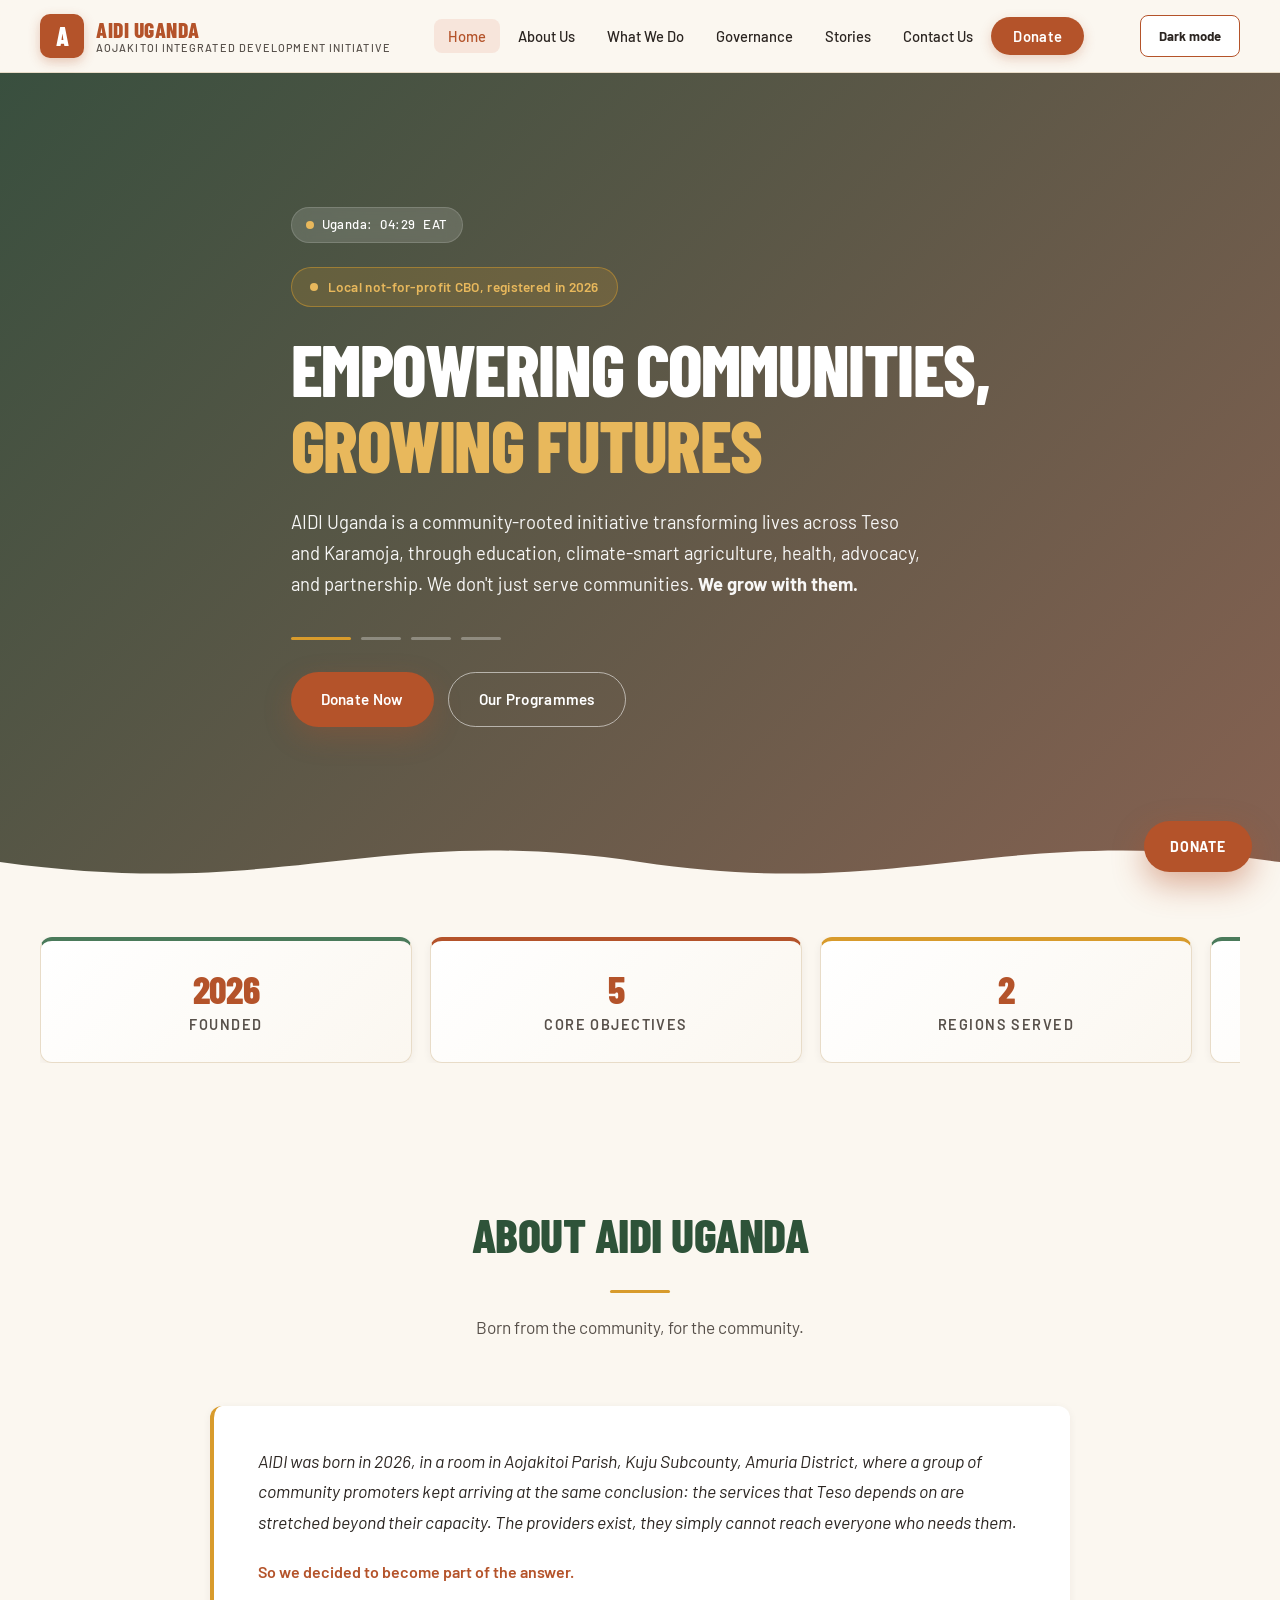
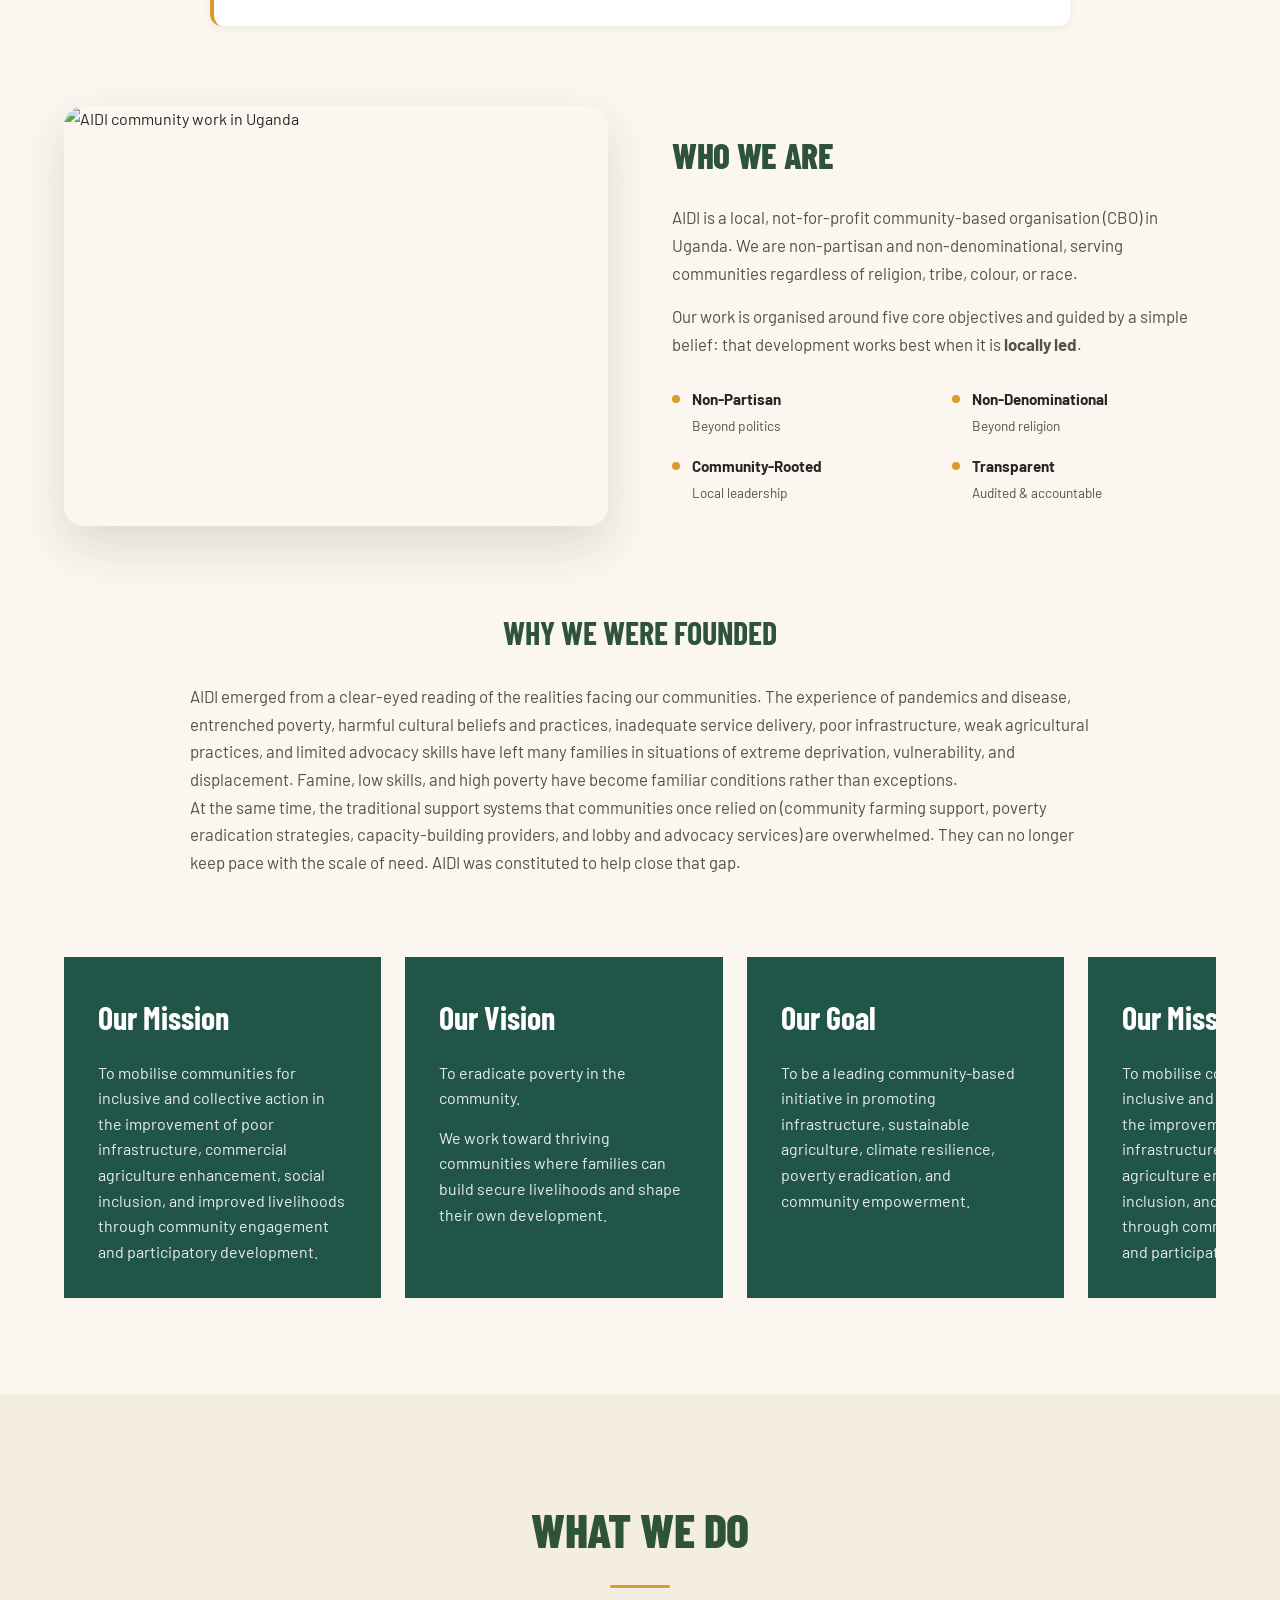
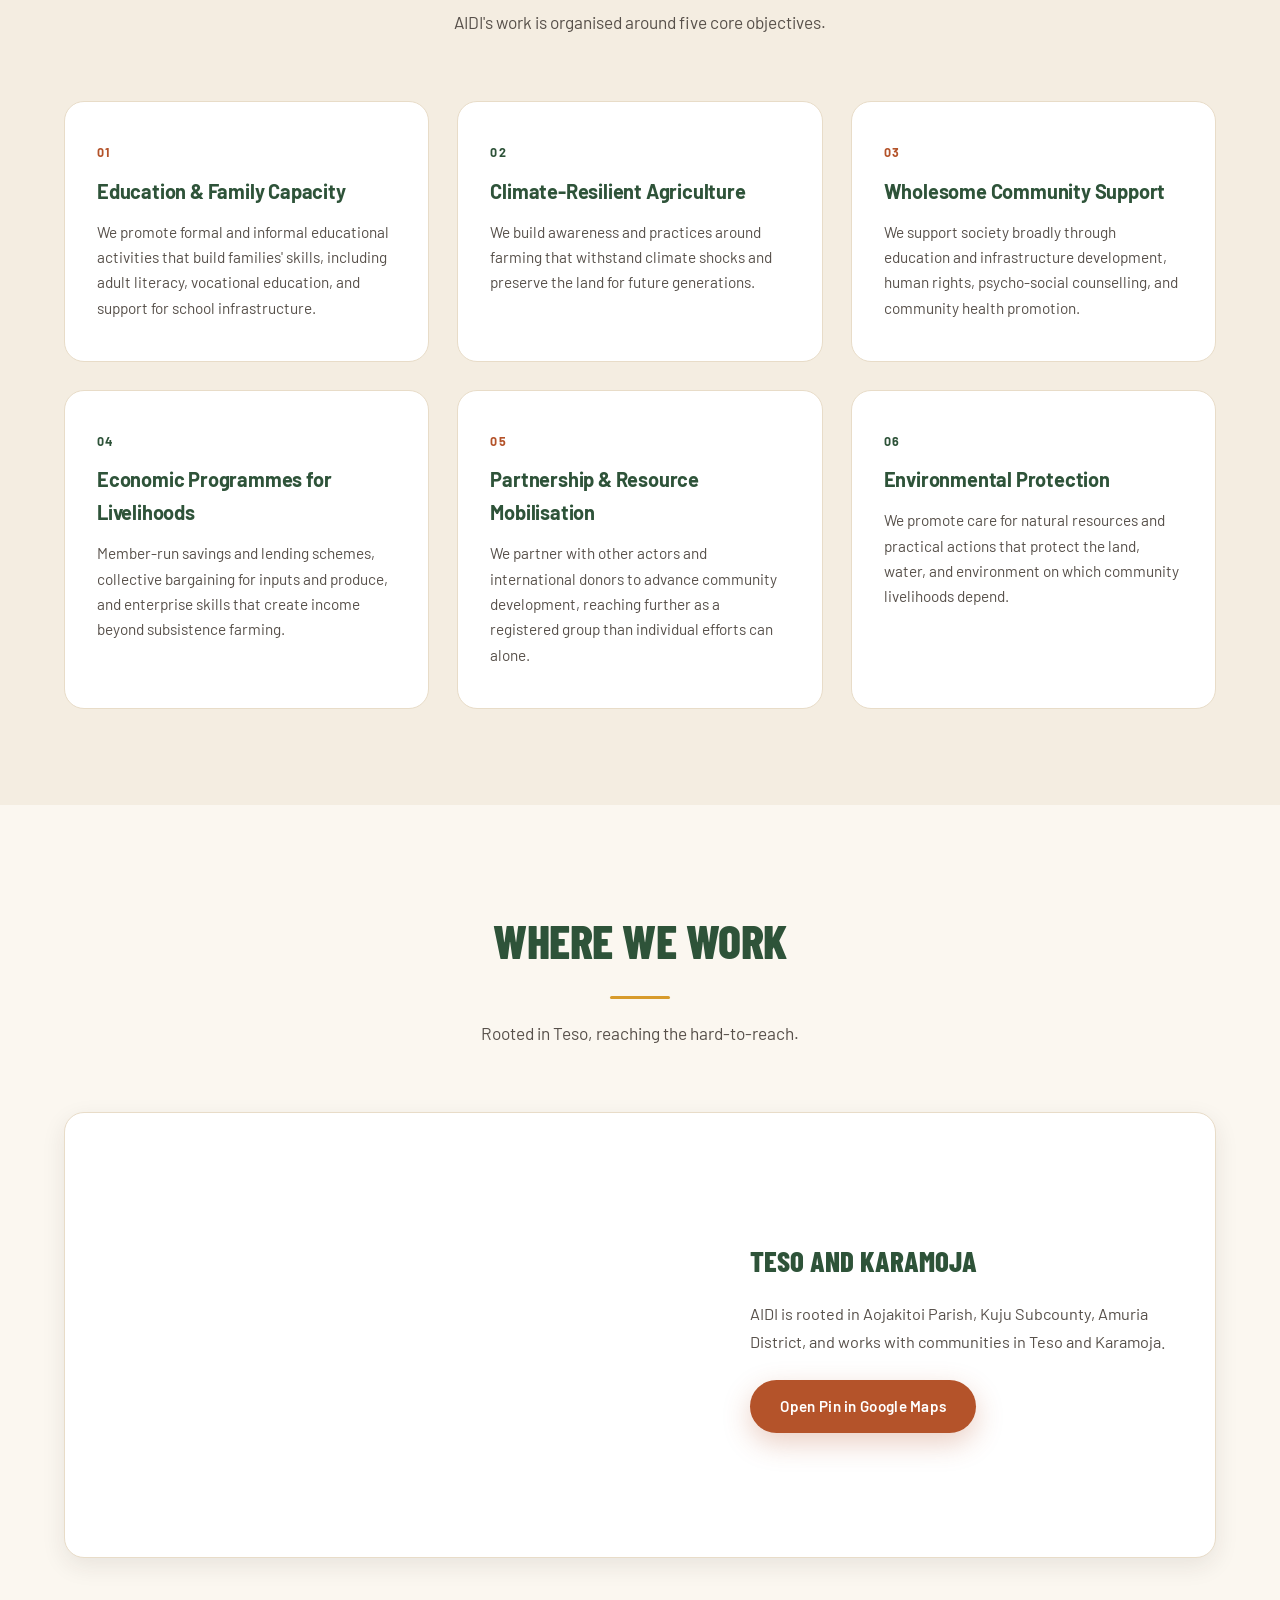
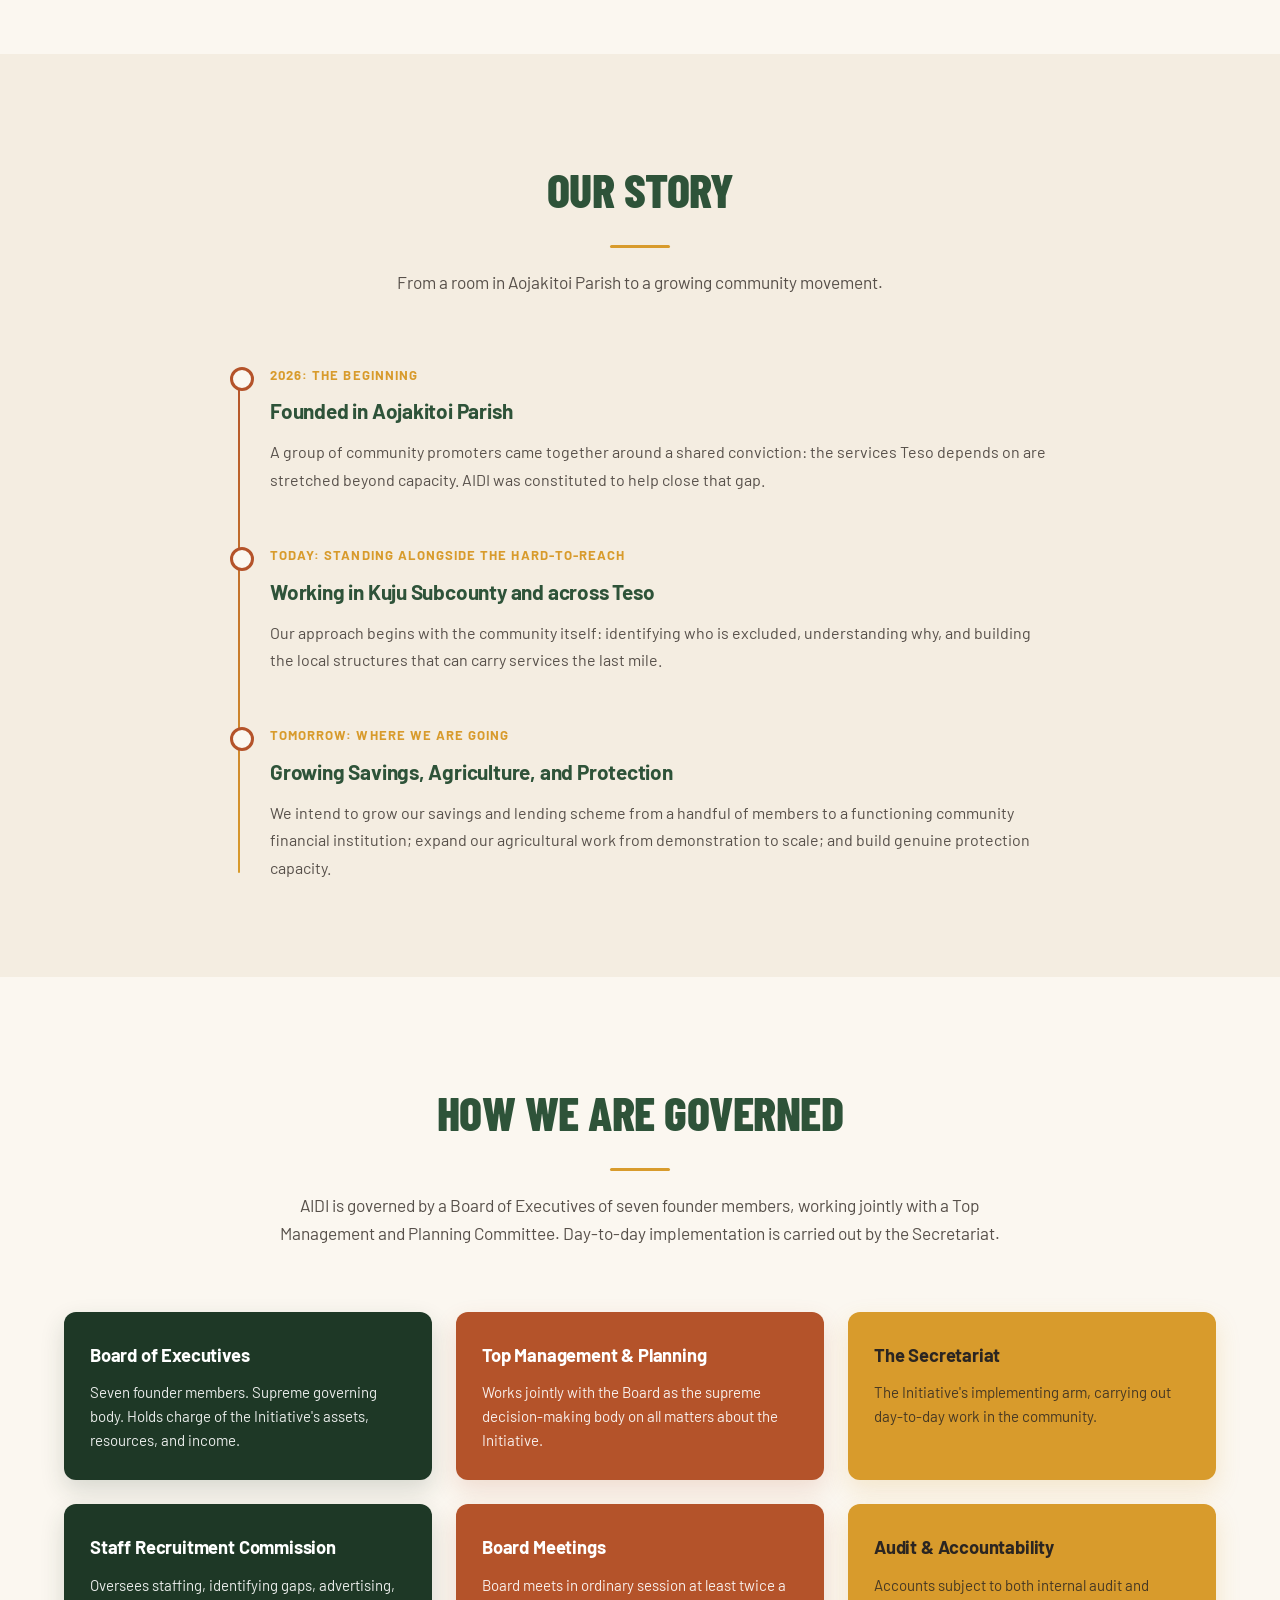
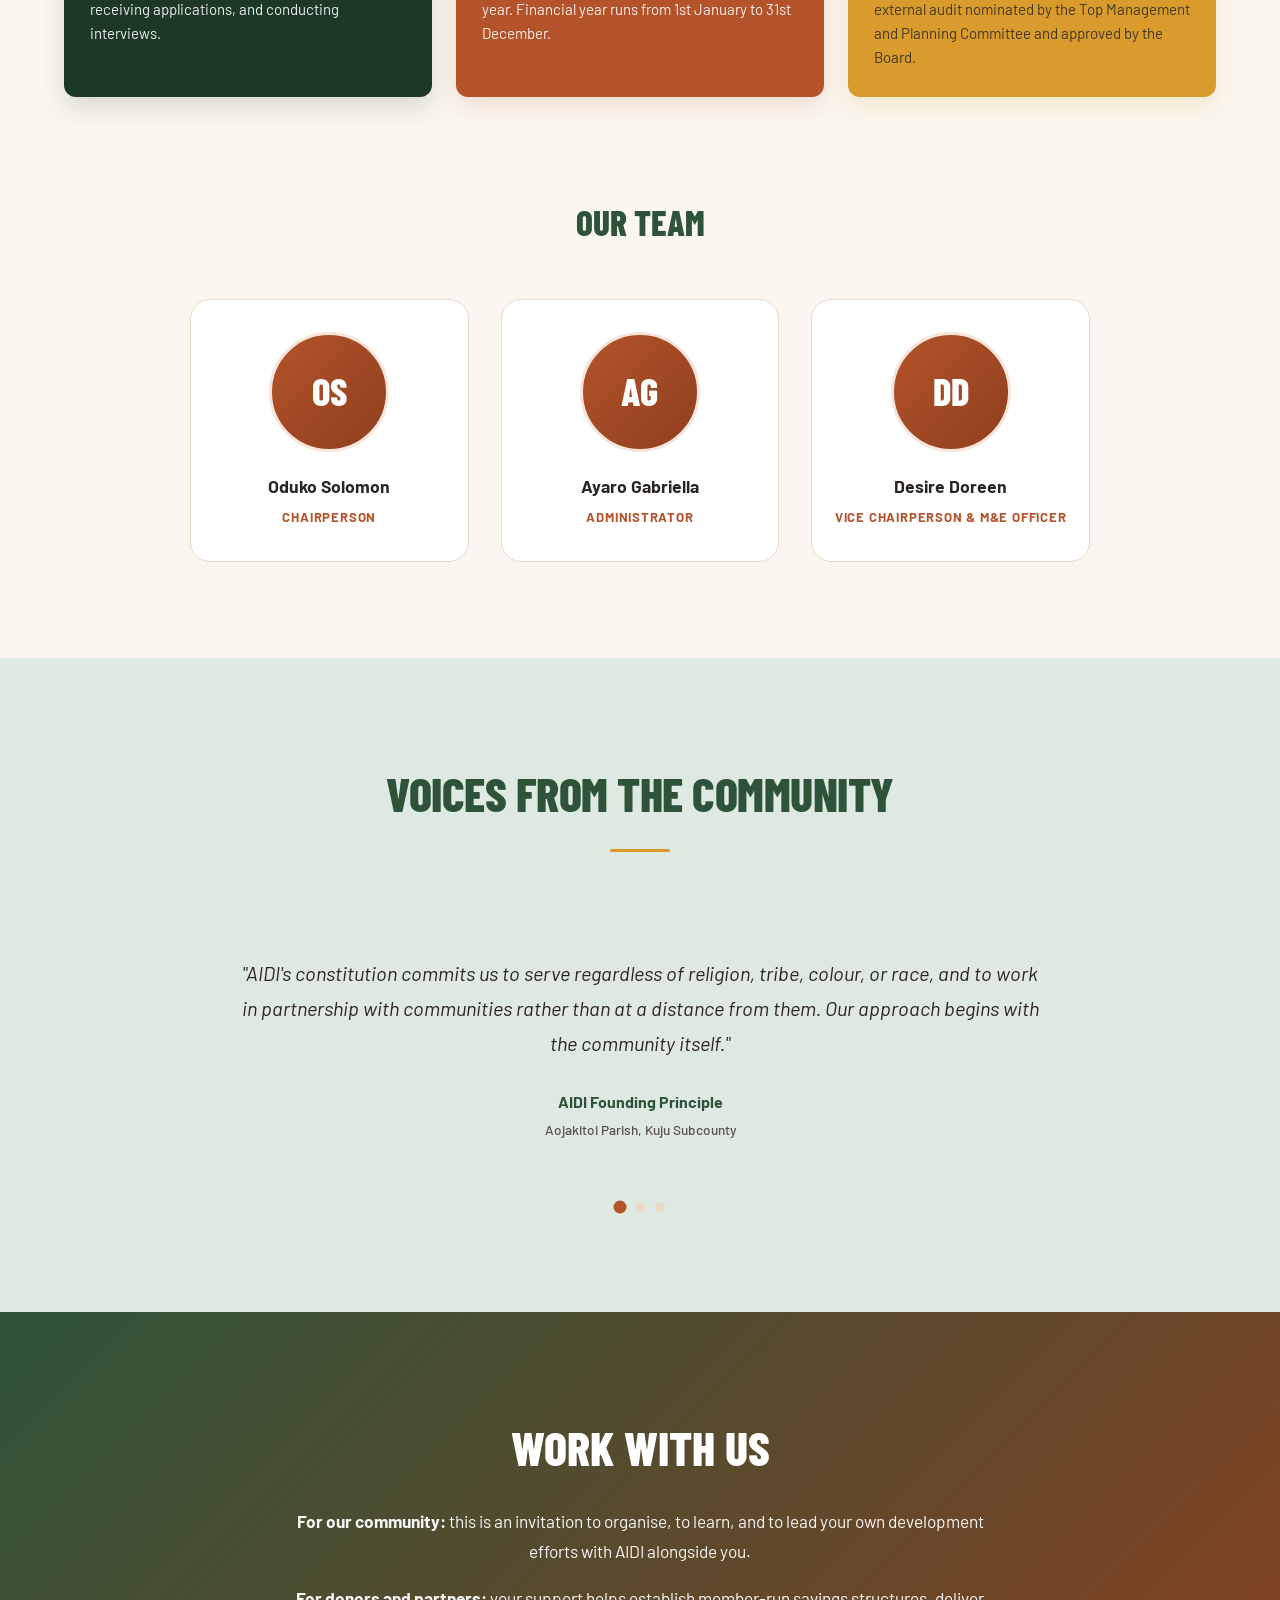
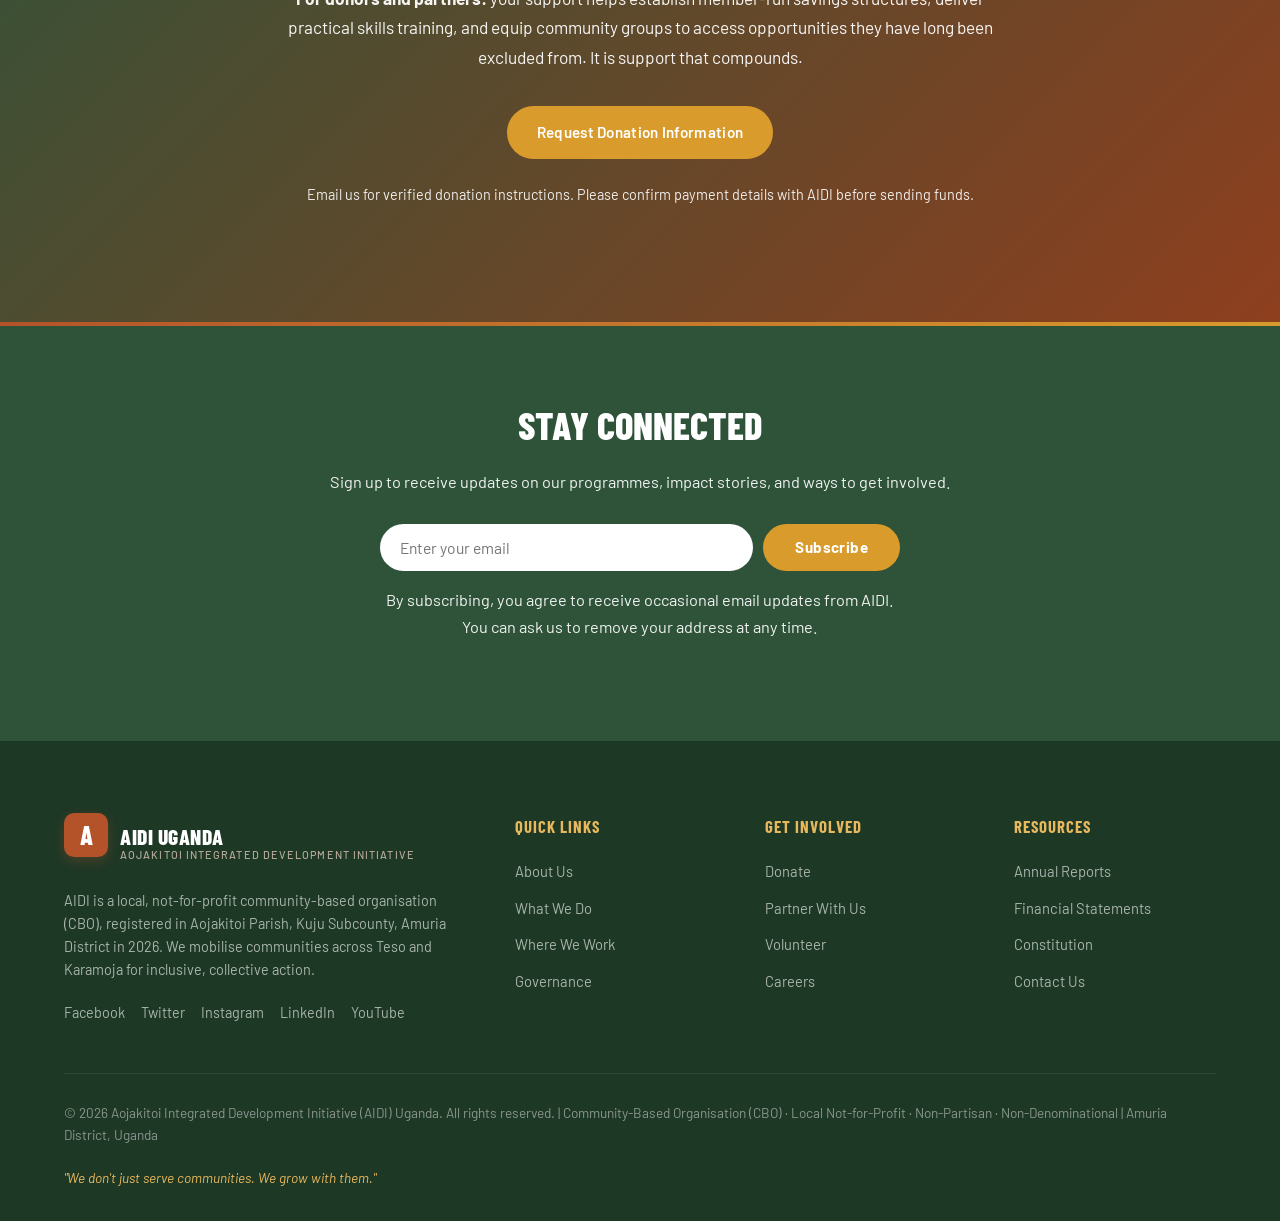
==== option 2/index.html @ 4a9294e4 "Initial commit" ====
<!DOCTYPE html>
<html lang="en">
<head>
<meta charset="UTF-8">
<meta name="viewport" content="width=device-width, initial-scale=1.0">
<title>AIDI Uganda | Aojakitoi Integrated Development Initiative</title>
<meta name="description" content="AIDI Uganda is a community-rooted initiative transforming lives across Teso and Karamoja through education, climate-smart agriculture, health, advocacy, and partnership.">
<meta name="keywords" content="AIDI Uganda, Aojakitoi, Teso, Karamoja, Amuria, community-based organisation Uganda, local not-for-profit">
<link rel="icon" type="image/png" href="../assets/aidi-logo.png">
<link rel="preconnect" href="https://fonts.googleapis.com">
<link rel="preconnect" href="https://fonts.gstatic.com" crossorigin>
<link href="https://fonts.googleapis.com/css2?family=Barlow:ital,wght@0,400;0,500;0,600;0,700;0,800;1,400;1,500;1,600;1,700&family=Barlow+Condensed:wght@600;700;800&display=swap" rel="stylesheet">
<style>
:root {
  --brand-terracotta: #B4532A;
  --brand-terracotta-dark: #8E3F1E;
  --brand-terracotta-light: #D4714A;
  --brand-ochre: #D89B2C;
  --brand-ochre-dark: #B07F1F;
  --brand-ochre-light: #E8B85C;
  --brand-forest: #2E5339;
  --brand-forest-dark: #1E3826;
  --brand-forest-light: #4A7A5A;
  --brand-cream: #FBF7F0;
  --brand-cream-alt: #F4EDE1;
  --brand-sand: #E8DCC8;
  --brand-charcoal: #2B2521;
  --brand-charcoal-soft: #57504A;
  --primary: var(--brand-terracotta);
  --primary-dark: var(--brand-terracotta-dark);
  --primary-light: var(--brand-terracotta-light);
  --secondary: var(--brand-forest);
  --secondary-dark: var(--brand-forest-dark);
  --accent: var(--brand-ochre);
  --bg: var(--brand-cream);
  --bg-alt: var(--brand-cream-alt);
  --surface: #FFFFFF;
  --text: var(--brand-charcoal);
  --text-muted: var(--brand-charcoal-soft);
  --border: var(--brand-sand);
  --primary-soft: #F7E5DB;
  --secondary-soft: #DEEAE1;
  --accent-soft: #FAEFD5;
  --shadow-sm: 0 2px 8px rgba(43,37,33,0.06);
  --shadow-md: 0 8px 24px rgba(43,37,33,0.09);
  --shadow-lg: 0 20px 48px rgba(43,37,33,0.14);
  --shadow-primary: 0 10px 28px rgba(180,83,42,0.28);
  --radius: 12px;
  --radius-lg: 20px;
  --transition: 0.3s cubic-bezier(0.4,0,0.2,1);
  --font: 'Barlow', -apple-system, BlinkMacSystemFont, 'Segoe UI', sans-serif;
  --font-display: 'Barlow Condensed', 'Barlow', sans-serif;
}
[data-theme="dark"] {
  --bg: #17130F;
  --bg-alt: #1F1A15;
  --surface: #241E18;
  --text: #F4EDE1;
  --text-muted: #B5A99A;
  --border: #38302A;
  --primary-soft: #3A2519;
  --secondary-soft: #1F3327;
  --accent-soft: #3A2E15;
  --shadow-sm: 0 2px 8px rgba(0,0,0,0.3);
  --shadow-md: 0 8px 24px rgba(0,0,0,0.4);
  --shadow-lg: 0 20px 48px rgba(0,0,0,0.5);
  --shadow-primary: 0 10px 28px rgba(180,83,42,0.4);
}
* { margin: 0; padding: 0; box-sizing: border-box; }
html { scroll-behavior: smooth; -webkit-text-size-adjust: 100%; }
body {
  font-family: var(--font);
  font-size: 16px;
  line-height: 1.65;
  color: var(--text);
  background: var(--bg);
  overflow-x: hidden;
  transition: background var(--transition), color var(--transition);
}
img { max-width: 100%; display: block; }
a { color: inherit; text-decoration: none; }
button { font-family: inherit; cursor: pointer; border: none; background: none; color: inherit; }
ul { list-style: none; }
.container { max-width: 1200px; margin: 0 auto; padding: 0 24px; }

.scroll-progress {
  position: fixed; top: 0; left: 0;
  height: 3px; width: 0;
  background: linear-gradient(90deg, var(--primary), var(--accent));
  z-index: 10000;
  transition: width 0.1s linear;
}

header {
  position: sticky; top: 0; z-index: 900;
  background: rgba(251,247,240,0.94);
  backdrop-filter: blur(12px);
  -webkit-backdrop-filter: blur(12px);
  border-bottom: 1px solid var(--border);
  transition: background var(--transition), border-color var(--transition);
}
[data-theme="dark"] header { background: rgba(23,19,15,0.94); }
.nav-wrap {
  display: flex; align-items: center; justify-content: space-between;
  padding: 14px 0; gap: 20px;
}
.logo { display: flex; align-items: center; gap: 12px; flex-shrink: 0; }
.logo-mark {
  width: 44px; height: 44px;
  background: var(--primary);
  border-radius: 10px;
  display: flex; align-items: center; justify-content: center;
  color: #fff; font-family: var(--font-display);
  font-weight: 800; font-size: 1.6rem;
  letter-spacing: -0.5px;
  box-shadow: 0 4px 12px rgba(180,83,42,0.3);
}
.logo-text { display: flex; flex-direction: column; line-height: 1.1; }
.logo-text strong {
  font-family: var(--font-display);
  font-weight: 800; font-size: 1.35rem;
  color: var(--primary);
  letter-spacing: 0.5px;
}
.logo-text span {
  font-size: 0.68rem; font-weight: 500;
  color: var(--text-muted);
  text-transform: uppercase; letter-spacing: 0.1em;
}
nav ul { display: flex; align-items: center; gap: 4px; }
nav a {
  padding: 8px 14px; font-size: 0.92rem; font-weight: 500;
  color: var(--text); border-radius: 8px;
  transition: background var(--transition), color var(--transition);
  white-space: nowrap;
}
nav a:hover, nav a.active { background: var(--primary-soft); color: var(--primary); }
.nav-dropdown { position: relative; }
.nav-submenu {
  position: absolute; top: 100%; left: 0;
  min-width: 200px; background: var(--surface);
  border: 1px solid var(--border); border-radius: var(--radius);
  box-shadow: var(--shadow-md); padding: 8px;
  opacity: 0; visibility: hidden; transform: translateY(-8px);
  transition: all var(--transition);
}
.nav-dropdown:hover .nav-submenu { opacity: 1; visibility: visible; transform: translateY(4px); }
.nav-submenu li a { display: block; width: 100%; }
.menu-toggle { display: none; min-width: 68px; padding: 9px 14px; border: 1px solid var(--border); border-radius: 8px; background: var(--surface); color: var(--text); font-size: 0.9rem; font-weight: 700; }
.theme-toggle {
  min-width: 100px; height: 42px; padding: 8px 12px;
  border: 1px solid var(--primary); border-radius: 8px;
  display: flex; align-items: center; justify-content: center;
  background: var(--surface); color: var(--text);
  font-size: 0.82rem; font-weight: 700;
  transition: all var(--transition);
}
.header-actions { display: flex; align-items: center; gap: 8px; margin-left: 12px; }
.theme-toggle:hover { border-color: var(--primary); background: var(--primary-soft); }
.btn-donate {
  background: var(--primary) !important; color: #fff !important;
  padding: 10px 22px !important; border-radius: 50px !important;
  font-weight: 600 !important; letter-spacing: 0.3px;
  box-shadow: 0 4px 12px rgba(180,83,42,0.25);
}
.btn-donate:hover {
  background: var(--primary-dark) !important; color: #fff !important;
  transform: translateY(-1px);
}
@media (max-width: 1050px) {
  .menu-toggle { display: block; }
  .header-actions { margin-left: auto; }
  nav ul {
    position: absolute; top: 100%; left: 0; right: 0;
    flex-direction: column; align-items: stretch;
    background: var(--surface); border-bottom: 1px solid var(--border);
    padding: 16px 24px; gap: 4px;
    max-height: 0; overflow: hidden; transition: max-height 0.3s ease;
  }
  nav ul.open { max-height: 700px; }
  nav a { padding: 12px 14px; }
  .nav-submenu {
    position: static; opacity: 1; visibility: visible;
    transform: none; box-shadow: none; border: none;
    padding: 0 0 0 16px; background: transparent;
  }
  .nav-dropdown:hover .nav-submenu { transform: none; }
}
@media (max-width: 500px) {
  .logo-text span { display: none; }
  .container { padding: 0 18px; }
}

.hero {
  position: relative; min-height: 92vh;
  display: flex; align-items: center;
  color: #fff; overflow: hidden;
  padding: 60px 0 100px;
}
.hero-slideshow, .hero-slide, .hero-overlay { position: absolute; inset: 0; }
.hero-slide {
  background-size: cover; background-position: center;
  opacity: 0; transition: opacity 1.5s ease;
}
.hero-slide.active { opacity: 1; }
.hero-overlay {
  background: linear-gradient(135deg, rgba(30,56,38,0.88) 0%, rgba(90,40,20,0.72) 100%);
  z-index: 1;
}
.hero .container { position: relative; z-index: 2; }
.live-clock {
  display: inline-flex; align-items: center; gap: 8px;
  background: rgba(255,255,255,0.14);
  backdrop-filter: blur(8px);
  padding: 6px 14px; border-radius: 50px;
  font-size: 0.82rem; font-weight: 500;
  letter-spacing: 0.4px; margin-bottom: 24px;
  border: 1px solid rgba(255,255,255,0.15);
}
.live-clock .dot {
  width: 8px; height: 8px; background: var(--brand-ochre-light);
  border-radius: 50%; animation: pulse 2s infinite;
}
@keyframes pulse { 0%,100% { opacity: 1; } 50% { opacity: 0.4; } }
.hero-content { max-width: 760px; }
.hero-badge {
  display: inline-flex; align-items: center; gap: 10px;
  background: rgba(216,155,44,0.18);
  border: 1px solid rgba(216,155,44,0.5);
  color: var(--brand-ochre-light);
  padding: 8px 18px; border-radius: 50px;
  font-size: 0.85rem; font-weight: 600; margin-bottom: 24px;
  letter-spacing: 0.3px;
}
.live-dot {
  width: 8px; height: 8px; background: var(--brand-ochre-light);
  border-radius: 50%; animation: pulse 2s infinite;
}
.hero h1 {
  font-family: var(--font-display);
  font-size: clamp(2.5rem, 6vw, 4.5rem);
  font-weight: 800; line-height: 1.05;
  letter-spacing: -0.02em; margin-bottom: 24px;
  text-transform: uppercase;
}
.hero h1 span { color: var(--brand-ochre-light); }
.hero p {
  font-size: 1.15rem; line-height: 1.7;
  margin-bottom: 36px; opacity: 0.95;
  max-width: 640px;
}
.hero-dots { display: flex; gap: 10px; margin-bottom: 32px; }
.hero-dot {
  width: 40px; height: 3px;
  background: rgba(255,255,255,0.3);
  border-radius: 3px; transition: all var(--transition);
}
.hero-dot.active { background: var(--brand-ochre); width: 60px; }
.hero-btns { display: flex; gap: 14px; flex-wrap: wrap; }
.hero-wave {
  position: absolute; bottom: -1px; left: 0;
  width: 100%; height: 80px; z-index: 3;
}
.hero-wave path { fill: var(--bg); }

.btn {
  display: inline-flex; align-items: center; justify-content: center;
  gap: 8px; padding: 14px 30px;
  border-radius: 50px; font-weight: 600;
  font-size: 0.95rem; letter-spacing: 0.3px;
  transition: all var(--transition); cursor: pointer; border: none;
}
.btn-primary {
  background: var(--primary); color: #fff;
  box-shadow: var(--shadow-primary);
}
.btn-primary:hover {
  background: var(--primary-dark); transform: translateY(-2px);
  box-shadow: 0 14px 32px rgba(180,83,42,0.4);
}
.btn-outline {
  background: transparent; color: #fff;
  border: 1.5px solid rgba(255,255,255,0.55);
}
.btn-outline:hover { background: rgba(255,255,255,0.12); border-color: #fff; }

.section { padding: 96px 0; }
.section-alt { background: var(--bg-alt); }
.section-head {
  text-align: center; max-width: 720px; margin: 0 auto 64px;
}
.section-head h2 {
  font-family: var(--font-display);
  font-size: clamp(2rem, 4vw, 3rem);
  font-weight: 800; letter-spacing: -0.01em;
  margin-bottom: 16px; text-transform: uppercase;
  color: var(--brand-forest);
}
[data-theme="dark"] .section-head h2 { color: var(--brand-ochre-light); }
.section-head p { color: var(--text-muted); font-size: 1.08rem; }
.divider {
  width: 60px; height: 3px; background: var(--accent);
  margin: 0 auto 20px; border-radius: 3px;
}

.stats { padding: 36px 0; background: var(--bg); overflow: hidden; }
.stats-track { display: flex; width: max-content; gap: 18px; animation: statsSlide 36s linear infinite; }
.stats-track:hover { animation-play-state: paused; }
.stats-track.is-held { animation-play-state: paused; }
.stats-grid {
  display: grid; grid-template-columns: repeat(3, minmax(0, 1fr));
  gap: 18px; width: min(1152px, calc(100vw - 48px));
  flex: 0 0 min(1152px, calc(100vw - 48px));
}
.stats-carousel { max-width: 1200px; margin: 0 auto; overflow: hidden; }
@keyframes statsSlide { to { transform: translateX(calc(-50% - 9px)); } }
.stat-item {
  width: 100%; height: 126px; min-height: 126px; perspective: 1200px;
  background: none; border: none; padding: 0;
  cursor: pointer; text-align: left; transition: transform var(--transition), box-shadow var(--transition);
}
.stat-item:hover { transform: translateY(-4px); box-shadow: var(--shadow-md); }
.stat-card-inner {
  position: relative; display: block;
  width: 100%; height: 100%;
  transition: transform 0.7s cubic-bezier(0.4,0,0.2,1);
  transform-style: preserve-3d;
}
.stat-item:hover .stat-card-inner,
.stat-item:focus .stat-card-inner,
.stat-item[aria-pressed="true"] .stat-card-inner { transform: rotateY(180deg); }
.stat-face {
  position: absolute; inset: 0;
  backface-visibility: hidden;
  -webkit-backface-visibility: hidden;
  border-radius: var(--radius);
  padding: 12px 18px;
  display: flex; flex-direction: column;
  align-items: center; justify-content: center;
  text-align: center;
  background: linear-gradient(135deg, var(--surface), var(--bg)); border: 1px solid var(--border);
  border-top: 4px solid var(--brand-forest-light);
  box-shadow: var(--shadow-sm);
}
.stat-item:nth-child(2) .stat-face-front { border-top-color: var(--primary); }
.stat-item:nth-child(3) .stat-face-front { border-top-color: var(--accent); }
.stat-face-back {
  transform: rotateY(180deg);
  background: var(--secondary); color: #fff;
  border-color: var(--secondary);
}
.stat-back-title { font-size: 0.92rem; margin-bottom: 8px; }
.stat-back-copy { font-size: 0.78rem; line-height: 1.35; }
.stat-back-list { gap: 4px; font-size: 0.7rem; line-height: 1.2; }
.stat-num {
  font-family: var(--font-display);
  font-size: clamp(2rem, 3vw, 2.6rem); font-weight: 800;
  color: var(--primary); line-height: 1; margin-bottom: 8px;
  letter-spacing: -0.02em;
}
.stat-label {
  font-size: 0.9rem; font-weight: 600;
  text-transform: uppercase; letter-spacing: 0.1em;
  color: var(--text-muted);
}
.stat-back-title {
  display: block; font-size: 0.84rem;
  font-weight: 700; margin-bottom: 6px;
  color: var(--brand-ochre-light);
}
.stat-back-copy {
  display: block; font-size: 0.78rem;
  line-height: 1.35; color: rgba(255,255,255,0.92);
}
.stat-back-list {
  display: flex; flex-direction: column;
  gap: 2px; font-size: 0.7rem;
  line-height: 1.2; color: rgba(255,255,255,0.92);
  text-align: left;
}
.stat-back-list span { padding-left: 11px; position: relative; }
.stat-back-list span::before {
  content: ''; position: absolute; left: 0; top: 5px;
  width: 5px; height: 5px; border-radius: 50%; background: var(--brand-ochre-light);
}
@media (max-width: 760px) {
  .stats-grid { grid-template-columns: repeat(3, minmax(0, min(78vw, 320px))); gap: 14px; width: max-content; flex: 0 0 auto; }
  .stat-item { height: 116px; min-height: 116px; }
  .stat-face { padding: 10px 12px; }
}

.story-quote {
  max-width: 860px; margin: 0 auto 80px;
  padding: 40px 44px;
  background: var(--surface);
  border-left: 4px solid var(--accent);
  border-radius: var(--radius);
  box-shadow: var(--shadow-sm);
  font-size: 1.1rem; line-height: 1.75;
  font-style: italic; color: var(--text);
}
.story-quote cite {
  display: block; margin-top: 20px;
  font-style: normal; font-weight: 600;
  color: var(--primary); font-size: 1rem;
}
.about-grid {
  display: grid; grid-template-columns: 1fr 1fr;
  gap: 64px; align-items: center;
}
.about-img img {
  border-radius: var(--radius-lg);
  box-shadow: var(--shadow-lg);
  width: 100%; height: 100%; object-fit: cover;
  min-height: 420px;
}
.about-text h2 {
  font-family: var(--font-display);
  font-size: 2.2rem; font-weight: 800;
  margin-bottom: 20px; letter-spacing: -0.01em;
  text-transform: uppercase;
  color: var(--brand-forest);
}
[data-theme="dark"] .about-text h2 { color: var(--brand-ochre-light); }
.about-text p { color: var(--text-muted); margin-bottom: 16px; font-size: 1.05rem; }
.values {
  display: grid; grid-template-columns: 1fr 1fr;
  gap: 16px; margin-top: 28px;
}
.value-item { display: flex; gap: 12px; align-items: flex-start; }
.value-dot {
  width: 8px; height: 8px; border-radius: 50%;
  background: var(--accent); margin-top: 8px; flex-shrink: 0;
}
.value-item strong {
  display: block; font-size: 0.95rem;
  font-weight: 700; color: var(--text);
}
.value-item span { font-size: 0.85rem; color: var(--text-muted); }

.mission-carousel { margin: 80px auto 0; overflow: hidden; }
.mission-track { display: flex; width: max-content; gap: 24px; animation: missionSlide 104s linear infinite; }
.mission-track:hover { animation-play-state: paused; }
.mission-grid {
  display: grid; grid-template-columns: repeat(3, minmax(0, 1fr));
  gap: 24px;
  width: min(1000px, calc(100vw - 48px)); flex: 0 0 min(1000px, calc(100vw - 48px));
}
.mission-carousel .mission-card {
  display: flex; min-height: 340px; flex-direction: column;
  align-items: stretch; justify-content: flex-start;
  background: #205548; border: 0; border-radius: 0;
  padding: clamp(24px, 3vw, 34px); text-align: left;
  box-shadow: none; transition: all var(--transition);
}
.mission-carousel .mission-card:nth-child(2) { border-top: 0; }
.mission-carousel .mission-card:nth-child(3) { border-top: 0; }
.mission-carousel .mission-card:hover {
  background: #276252; box-shadow: 0 12px 28px rgba(0,0,0,0.18);
  transform: translateY(-4px);
}
.mission-carousel .mission-card h3 {
  font-family: var(--font-display); font-size: clamp(1.55rem, 2.5vw, 2rem);
  font-weight: 700; margin-bottom: 16px; text-align: left;
  text-transform: none; letter-spacing: 0; color: #fff;
}
.mission-carousel .mission-card p { font-size: 1rem; line-height: 1.6; color: rgba(255,255,255,0.9); text-align: left; }
@media (max-width: 760px) {
  .mission-carousel { margin-top: 60px; }
  .mission-grid { width: max-content; flex: 0 0 auto; grid-template-columns: repeat(3, minmax(0, min(78vw, 320px))); gap: 16px; }
  .mission-carousel .mission-card { min-height: 0; }
}
@keyframes missionSlide { to { transform: translateX(calc(-50% - 12px)); } }

.filter-bar {
  display: flex; flex-wrap: wrap; justify-content: center;
  gap: 8px; margin-bottom: 48px;
}
.filter-btn {
  padding: 9px 20px; border-radius: 50px;
  border: 1px solid var(--border);
  background: var(--surface);
  font-size: 0.88rem; font-weight: 600;
  color: var(--text-muted); transition: all var(--transition);
}
.filter-btn:hover { border-color: var(--primary); color: var(--primary); }
.filter-btn.active {
  background: var(--primary); color: #fff;
  border-color: var(--primary);
  box-shadow: 0 4px 12px rgba(180,83,42,0.25);
}

.objectives-grid {
  display: grid;
  grid-template-columns: repeat(auto-fit, minmax(300px, 1fr));
  gap: 28px;
}
.objective-card {
  position: relative; background: var(--surface);
  border: 1px solid var(--border);
  border-radius: var(--radius-lg);
  padding: 40px 32px; cursor: pointer;
  transition: all var(--transition); overflow: hidden;
}
.objective-card::before {
  content: ''; position: absolute;
  top: 0; left: 0; right: 0; height: 3px;
  background: linear-gradient(90deg, var(--primary), var(--accent));
  transform: scaleX(0); transform-origin: left;
  transition: transform 0.4s ease;
}
.objective-card:hover::before { transform: scaleX(1); }
.objective-card:hover {
  transform: translateY(-6px);
  box-shadow: var(--shadow-lg);
  border-color: var(--primary-light);
}
.objective-num {
  display: block; margin-bottom: 12px;
  color: var(--primary); font-size: 0.78rem;
  font-weight: 700; letter-spacing: 0.12em;
}
.objective-card:nth-child(even) .objective-num { color: var(--brand-forest); }
.objective-card h3 {
  font-size: 1.25rem; font-weight: 700;
  margin-bottom: 12px; letter-spacing: -0.01em;
  color: var(--brand-forest);
}
[data-theme="dark"] .objective-card h3 { color: var(--brand-ochre-light); }
.objective-card p { font-size: 0.96rem; line-height: 1.65; color: var(--text-muted); }

.location-card {
  display: grid; grid-template-columns: 1.4fr 1fr;
  gap: 48px; align-items: center;
  background: var(--surface);
  border-radius: var(--radius-lg);
  padding: 32px; box-shadow: var(--shadow-md);
  border: 1px solid var(--border);
}
.location-map {
  width: 100%; height: 380px;
  border: none; border-radius: var(--radius);
  filter: saturate(0.9);
}
.location-card h3 {
  font-family: var(--font-display);
  font-size: 1.8rem; font-weight: 800;
  margin-bottom: 16px; text-transform: uppercase;
  color: var(--brand-forest);
}
[data-theme="dark"] .location-card h3 { color: var(--brand-ochre-light); }
.location-card p { color: var(--text-muted); margin-bottom: 24px; font-size: 1.02rem; line-height: 1.7; }

.timeline {
  max-width: 820px; margin: 0 auto;
  position: relative; padding-left: 40px;
}
.timeline::before {
  content: ''; position: absolute; left: 8px; top: 8px; bottom: 8px;
  width: 2px; background: linear-gradient(180deg, var(--primary), var(--accent));
  border-radius: 2px;
}
.timeline-item { position: relative; padding-bottom: 48px; }
.timeline-item::before {
  content: ''; position: absolute; left: -40px; top: 6px;
  width: 18px; height: 18px; border-radius: 50%;
  background: var(--bg); border: 3px solid var(--primary);
}
.timeline-item:last-child { padding-bottom: 0; }
.timeline-year {
  display: inline-block; font-size: 0.82rem;
  font-weight: 700; text-transform: uppercase;
  letter-spacing: 0.08em; color: var(--accent); margin-bottom: 8px;
}
.timeline-item h3 {
  font-size: 1.3rem; font-weight: 700;
  margin-bottom: 10px; letter-spacing: -0.01em;
  color: var(--brand-forest);
}
[data-theme="dark"] .timeline-item h3 { color: var(--brand-ochre-light); }
.timeline-item p { color: var(--text-muted); font-size: 1rem; line-height: 1.7; }

.governance-grid {
  display: grid;
  grid-template-columns: repeat(auto-fit, minmax(280px, 1fr));
  gap: 24px;
}
.governance-card {
  background: var(--surface); border: 1px solid var(--border);
  border-top: 3px solid var(--secondary);
  border-radius: var(--radius); padding: 28px;
  transition: all var(--transition);
}
.governance-card:nth-child(even) { border-top-color: var(--primary); }
.governance-card:hover {
  transform: translateY(-4px);
  box-shadow: var(--shadow-md);
  border-color: var(--primary-light);
}
.governance-card h3 {
  font-size: 1.15rem; font-weight: 700;
  margin-bottom: 10px; letter-spacing: -0.01em;
  color: var(--brand-forest);
}
[data-theme="dark"] .governance-card h3 { color: var(--brand-ochre-light); }
.governance-card p { font-size: 0.94rem; line-height: 1.6; color: var(--text-muted); }
.governance-card a { color: var(--primary); font-weight: 600; }
.governance-card a:hover { text-decoration: underline; }

.governance-structure-grid {
  grid-template-columns: repeat(3, minmax(0, 1fr));
  gap: 24px;
}
.governance-structure-grid > .governance-card {
  min-height: 168px;
  padding: 28px 26px;
  border: 0;
  border-radius: var(--radius);
  background: var(--brand-forest-dark);
  color: #fff;
  box-shadow: 0 10px 24px rgba(30,56,38,0.16);
  transition: transform var(--transition), box-shadow var(--transition);
}
.governance-structure-grid > .governance-card:nth-child(3n + 2) {
  background: var(--brand-terracotta);
  box-shadow: 0 10px 24px rgba(180,83,42,0.16);
}
.governance-structure-grid > .governance-card:nth-child(3n) {
  background: var(--brand-ochre);
  color: var(--brand-charcoal);
  box-shadow: 0 10px 24px rgba(216,155,44,0.18);
}
.governance-structure-grid > .governance-card:hover {
  transform: translateY(-3px);
  box-shadow: 0 14px 30px rgba(43,37,33,0.2);
}
.governance-structure-grid > .governance-card h3 {
  color: inherit;
}
.governance-structure-grid > .governance-card p {
  color: rgba(255,255,255,0.9);
}
.governance-structure-grid > .governance-card:nth-child(3n) p {
  color: rgba(43,37,33,0.84);
}
@media (max-width: 900px) {
  .governance-structure-grid { grid-template-columns: repeat(2, minmax(0, 1fr)); }
}
@media (max-width: 600px) {
  .governance-structure-grid { grid-template-columns: 1fr; }
}

.team-section { margin-top: 96px; text-align: center; }
.team-section h2 {
  font-family: var(--font-display);
  font-size: 2.2rem; font-weight: 800;
  margin-bottom: 48px; text-transform: uppercase;
  color: var(--brand-forest);
}
[data-theme="dark"] .team-section h2 { color: var(--brand-ochre-light); }
.team-grid {
  display: grid; grid-template-columns: repeat(auto-fit, minmax(220px, 1fr));
  gap: 32px; max-width: 900px; margin: 0 auto;
}
.team-card {
  background: var(--surface); border: 1px solid var(--border);
  border-radius: var(--radius-lg); padding: 32px 20px;
  transition: all var(--transition);
}
.team-card:hover { transform: translateY(-4px); box-shadow: var(--shadow-md); border-color: var(--primary-light); }
.team-photo {
  width: 120px; height: 120px; border-radius: 50%;
  object-fit: cover; margin: 0 auto 20px;
  border: 3px solid var(--primary-soft);
  background: linear-gradient(135deg, var(--primary), var(--primary-dark));
  display: flex; align-items: center; justify-content: center;
  font-family: var(--font-display); font-size: 2.4rem;
  font-weight: 800; color: #fff;
}
.team-card h3 { font-size: 1.1rem; font-weight: 700; margin-bottom: 6px; }
.team-role {
  font-size: 0.82rem; color: var(--primary);
  font-weight: 700; text-transform: uppercase; letter-spacing: 0.06em;
}

.testimonials { background: var(--secondary-soft); }
[data-theme="dark"] .testimonials { background: var(--bg-alt); }
.carousel {
  max-width: 860px; margin: 0 auto;
  position: relative; min-height: 300px;
}
.testimonial-slide { display: none; text-align: center; padding: 40px 24px; }
.testimonial-slide.active { display: block; animation: fadeIn 0.6s ease; }
@keyframes fadeIn {
  from { opacity: 0; transform: translateY(10px); }
  to { opacity: 1; transform: translateY(0); }
}
.testimonial-slide blockquote {
  font-size: 1.25rem; line-height: 1.75;
  font-style: italic; color: var(--text);
  margin-bottom: 28px; font-weight: 400;
}
.testimonial-slide cite {
  font-style: normal; font-weight: 700;
  color: var(--brand-forest); display: block; font-size: 1rem;
}
[data-theme="dark"] .testimonial-slide cite { color: var(--brand-ochre-light); }
.testimonial-slide cite span {
  display: block; font-weight: 500; font-size: 0.85rem;
  color: var(--text-muted); margin-top: 4px;
}
.carousel-dots { display: flex; justify-content: center; gap: 10px; margin-top: 20px; }
.carousel-dot {
  width: 10px; height: 10px; border-radius: 50%;
  background: var(--border); transition: all var(--transition);
}
.carousel-dot.active { background: var(--primary); transform: scale(1.3); }

.cta {
  background: linear-gradient(135deg, var(--secondary) 0%, var(--primary-dark) 100%);
  color: #fff; text-align: center;
}
.cta h2 {
  font-family: var(--font-display);
  font-size: clamp(2rem, 4vw, 3rem);
  font-weight: 800; margin-bottom: 20px;
  text-transform: uppercase;
  color: #fff;
}
.cta p {
  max-width: 720px; margin: 0 auto 18px;
  font-size: 1.08rem; line-height: 1.7; opacity: 0.95;
}
.cta .btn { background: var(--accent); color: #fff; margin-top: 16px; }
.cta .btn:hover { background: var(--brand-ochre-dark); transform: translateY(-2px); }

.contact-grid {
  display: grid;
  grid-template-columns: repeat(auto-fit, minmax(240px, 1fr));
  gap: 24px; margin-bottom: 56px;
}
.contact-card {
  background: var(--surface); border: 1px solid var(--border);
  border-top: 3px solid var(--primary);
  border-radius: var(--radius); padding: 28px;
  text-align: left; transition: all var(--transition);
}
.contact-card:nth-child(2) { border-top-color: var(--secondary); }
.contact-card:nth-child(3) { border-top-color: var(--accent); }
.contact-card:hover {
  transform: translateY(-4px); box-shadow: var(--shadow-md);
  border-color: var(--primary-light);
}
.contact-card h3 { font-size: 1.15rem; font-weight: 700; margin-bottom: 12px; color: var(--brand-forest); }
[data-theme="dark"] .contact-card h3 { color: var(--brand-ochre-light); }
.contact-card p { color: var(--text-muted); font-size: 0.98rem; line-height: 1.6; }
.contact-card a { color: var(--primary); font-weight: 600; }
.contact-card a:hover { text-decoration: underline; }

.contact-form {
  max-width: 680px; margin: 0 auto;
  background: var(--surface); border: 1px solid var(--border);
  border-radius: var(--radius-lg); padding: 44px 40px;
  box-shadow: var(--shadow-sm);
}
.form-group { margin-bottom: 22px; }
.form-group label {
  display: block; font-size: 0.88rem;
  font-weight: 600; margin-bottom: 8px; color: var(--text);
}
.form-group input,
.form-group textarea {
  width: 100%; padding: 13px 16px;
  border: 1px solid var(--border); border-radius: var(--radius);
  background: var(--bg); color: var(--text);
  font-family: inherit; font-size: 0.98rem;
  transition: all var(--transition);
}
.form-group input:focus,
.form-group textarea:focus {
  outline: none; border-color: var(--primary);
  box-shadow: 0 0 0 3px var(--primary-soft);
}
.form-group textarea { min-height: 140px; resize: vertical; }
.form-notice {
  margin-top: 16px; font-size: 0.9rem;
  color: var(--primary); font-weight: 500;
  min-height: 20px;
}

.newsletter {
  background: var(--secondary); color: #fff;
  padding: 72px 0; text-align: center;
  position: relative;
}
.newsletter::before {
  content: ''; position: absolute;
  top: 0; left: 0; right: 0; height: 4px;
  background: linear-gradient(90deg, var(--primary), var(--accent));
}
.newsletter h2 {
  font-family: var(--font-display);
  font-size: clamp(1.8rem, 3.5vw, 2.4rem);
  font-weight: 800; margin-bottom: 12px;
  text-transform: uppercase; color: #fff;
}
.newsletter p { opacity: 0.92; margin-bottom: 28px; font-size: 1.02rem; }
.newsletter-form {
  display: flex; max-width: 520px; margin: 0 auto;
  gap: 10px; flex-wrap: wrap; justify-content: center;
}
.newsletter-form input[type="email"] {
  flex: 1; min-width: 220px;
  padding: 14px 20px; border-radius: 50px;
  border: none; font-size: 0.98rem;
  font-family: inherit; background: #fff; color: #2B2521;
}
.newsletter-form input[type="email"]:focus {
  outline: 3px solid rgba(216,155,44,0.4);
}
.newsletter-form button {
  padding: 14px 32px; border-radius: 50px;
  background: var(--accent); color: #fff;
  font-weight: 700; font-size: 0.95rem;
  letter-spacing: 0.4px; transition: all var(--transition);
}
.newsletter-form button:hover { background: var(--brand-ochre-dark); transform: translateY(-1px); }
.newsletter-honeypot {
  position: absolute; left: -9999px;
  width: 1px; height: 1px; opacity: 0;
}
.newsletter-consent {
  font-size: 0.82rem; opacity: 0.75;
  margin-top: 16px; max-width: 520px;
  margin-left: auto; margin-right: auto;
}

footer {
  background: var(--secondary-dark); color: #DDE5DF;
  padding: 72px 0 32px;
}
[data-theme="dark"] footer { background: #0E1310; }
.footer-grid {
  display: grid; grid-template-columns: 2fr 1fr 1fr 1fr;
  gap: 48px; margin-bottom: 48px;
}
.footer-brand .logo-mark { margin-bottom: 16px; background: var(--primary); }
footer h4 {
  font-family: var(--font-display);
  font-size: 1.05rem; font-weight: 700;
  color: var(--brand-ochre-light); margin-bottom: 18px;
  text-transform: uppercase; letter-spacing: 0.06em;
}
footer ul li { margin-bottom: 10px; }
footer ul a {
  color: #A8B4AC; font-size: 0.92rem;
  transition: color var(--transition);
}
footer ul a:hover { color: var(--brand-ochre-light); }
footer p { color: #A8B4AC; font-size: 0.92rem; line-height: 1.6; }
.social { display: flex; flex-wrap: wrap; gap: 8px 16px; margin-top: 20px; }
.social a {
  color: #A8B4AC; font-size: 0.9rem;
  transition: color var(--transition);
}
.social a:hover { color: var(--brand-ochre-light); text-decoration: underline; }
.footer-bottom {
  border-top: 1px solid rgba(255,255,255,0.08);
  padding-top: 28px; display: flex;
  justify-content: space-between; align-items: center;
  gap: 20px; flex-wrap: wrap;
  font-size: 0.85rem; color: #8A968F;
}
.footer-tagline { font-style: italic; color: var(--brand-ochre-light); }

.float-donate {
  position: fixed; bottom: 28px; right: 28px;
  background: var(--primary); color: #fff !important;
  padding: 14px 26px; border-radius: 50px;
  font-weight: 700; font-size: 0.88rem;
  letter-spacing: 0.06em; text-transform: uppercase;
  box-shadow: 0 12px 32px rgba(180,83,42,0.45);
  z-index: 800; transition: all var(--transition);
  display: inline-flex; align-items: center; gap: 8px;
}
.float-donate:hover {
  background: var(--primary-dark); transform: translateY(-2px);
  box-shadow: 0 16px 40px rgba(180,83,42,0.55);
}

.modal-overlay {
  position: fixed; inset: 0;
  background: rgba(30,56,38,0.7);
  backdrop-filter: blur(4px);
  display: none; align-items: center; justify-content: center;
  z-index: 2000; padding: 20px;
  opacity: 0; transition: opacity var(--transition);
}
.modal-overlay.open { display: flex; opacity: 1; }
.modal-content {
  background: var(--surface); border-radius: var(--radius-lg);
  padding: 44px 36px; max-width: 560px; width: 100%;
  position: relative; box-shadow: var(--shadow-lg);
  max-height: 90vh; overflow-y: auto;
  animation: modalIn 0.3s ease;
  border-top: 4px solid var(--accent);
}
@keyframes modalIn {
  from { opacity: 0; transform: translateY(20px) scale(0.96); }
  to { opacity: 1; transform: translateY(0) scale(1); }
}
.modal-close {
  position: absolute; top: 16px; right: 16px;
  padding: 8px 12px; border: 1px solid var(--border);
  border-radius: 8px; background: var(--bg-alt); color: var(--text);
  font-size: 0.8rem; font-weight: 700;
  transition: background var(--transition);
}
.modal-close:hover { background: var(--border); }
.modal-content h3 {
  font-family: var(--font-display);
  font-size: 1.6rem; font-weight: 800;
  text-align: center; margin-bottom: 14px;
  text-transform: uppercase;
  color: var(--brand-forest);
}
[data-theme="dark"] .modal-content h3 { color: var(--brand-ochre-light); }
.modal-content p {
  color: var(--text-muted); font-size: 1rem;
  line-height: 1.7; margin-bottom: 20px; text-align: center;
}
.modal-content ul { margin-bottom: 24px; padding-left: 4px; }
.modal-content ul li {
  padding: 10px 0 10px 24px;
  position: relative; font-size: 0.95rem;
  color: var(--text); border-bottom: 1px solid var(--border);
  line-height: 1.55;
}
.modal-content ul li:last-child { border-bottom: none; }
.modal-content ul li::before {
  content: ''; position: absolute; left: 0; top: 17px;
  width: 8px; height: 8px; border-radius: 50%;
  background: var(--accent);
}

.page { display: none; }
.page.active { display: block; animation: pageIn 0.4s ease; }
@keyframes pageIn {
  from { opacity: 0; transform: translateY(12px); }
  to { opacity: 1; transform: translateY(0); }
}

.fade-up {
  opacity: 0; transform: translateY(24px);
  transition: opacity 0.7s ease, transform 0.7s ease;
}
.fade-up.visible { opacity: 1; transform: translateY(0); }

@media (max-width: 900px) {
  .section { padding: 72px 0; }
  .about-grid { grid-template-columns: 1fr; gap: 40px; }
  .values { grid-template-columns: 1fr; }
  .location-card { grid-template-columns: 1fr; gap: 28px; padding: 24px; }
  .location-map { height: 300px; }
  .footer-grid { grid-template-columns: 1fr 1fr; gap: 32px; }
  .story-quote { padding: 32px 28px; font-size: 1.02rem; }
  .contact-form { padding: 32px 24px; }
  .float-donate { bottom: 18px; right: 18px; padding: 12px 20px; font-size: 0.8rem; }
  .hero { min-height: 88vh; }
  .hero h1 { font-size: clamp(2rem, 8vw, 3rem); }
}
@media (max-width: 600px) {
  .footer-grid { grid-template-columns: 1fr; gap: 28px; }
  .footer-bottom { flex-direction: column; text-align: center; }
  .stats { padding: 28px 0; }
  .stat-num { font-size: 2.3rem; }
  .timeline { padding-left: 28px; }
  .timeline-item::before { left: -28px; width: 14px; height: 14px; }
  .newsletter-form { flex-direction: column; }
  .newsletter-form button { width: 100%; }
}
</style>
</head>
<body data-theme="light">

<div class="scroll-progress" id="progress"></div>

<header>
  <div class="container nav-wrap">
    <a href="#home" class="logo" data-nav="home" aria-label="AIDI Uganda home">
      <span class="logo-mark">A</span>
      <span class="logo-text">
        <strong>AIDI UGANDA</strong>
        <span>Aojakitoi Integrated Development Initiative</span>
      </span>
    </a>
    <nav>
      <ul id="navList">
        <li><a href="#home" data-nav="home" class="active">Home</a></li>
        <li class="nav-dropdown">
          <a href="#about" data-nav="about">About Us</a>
          <ul class="nav-submenu">
            <li><a href="#where" data-nav="where">Where We Work</a></li>
          </ul>
        </li>
        <li><a href="#programs" data-nav="programs">What We Do</a></li>
        <li><a href="#governance" data-nav="governance">Governance</a></li>
        <li><a href="#stories" data-nav="stories">Stories</a></li>
        <li><a href="#contact" data-nav="contact">Contact Us</a></li>
        <li><a href="#donate" data-nav="donate" class="btn-donate">Donate</a></li>
      </ul>
    </nav>
    <div class="header-actions">
      <button class="theme-toggle" id="themeToggle" title="Toggle theme" aria-label="Toggle dark mode">
        
        <span class="theme-label">Dark mode</span>
      </button>
      <button class="menu-toggle" id="menuToggle" aria-label="Open menu">Menu</button>
    </div>
  </div>
</header>

<main>

<div class="page active" id="page-home">

<section class="hero">
  <div class="hero-slideshow" id="heroSlideshow">
    <div class="hero-slide active" style="background-image:url('https://images.unsplash.com/photo-1594398901394-4e34939a4fd0?auto=format&fit=crop&w=1600&q=80');"></div>
    <div class="hero-slide" style="background-image:url('https://images.unsplash.com/photo-1547471080-7cc2caa01a7e?auto=format&fit=crop&w=1600&q=80');"></div>
    <div class="hero-slide" style="background-image:url('https://images.unsplash.com/photo-1509099836639-18ba1795216d?auto=format&fit=crop&w=1600&q=80');"></div>
    <div class="hero-slide" style="background-image:url('https://images.unsplash.com/photo-1469571486292-0ba58a3f068b?auto=format&fit=crop&w=1600&q=80');"></div>
  </div>
  <div class="hero-overlay"></div>
  <div class="container">
    <div class="live-clock"><span class="dot"></span>Uganda: <span id="clock">--:--</span> EAT</div>
    <div class="hero-content">
      <div class="hero-badge">
        <span class="live-dot"></span>
        Local not-for-profit CBO, registered in 2026
      </div>
      <h1>Empowering Communities,<br><span>Growing Futures</span></h1>
      <p>AIDI Uganda is a community-rooted initiative transforming lives across Teso and Karamoja, through education, climate-smart agriculture, health, advocacy, and partnership. We don't just serve communities. <strong>We grow with them.</strong></p>
      <div class="hero-dots" id="heroDots">
        <button class="hero-dot active" data-slide="0" aria-label="Slide 1"></button>
        <button class="hero-dot" data-slide="1" aria-label="Slide 2"></button>
        <button class="hero-dot" data-slide="2" aria-label="Slide 3"></button>
        <button class="hero-dot" data-slide="3" aria-label="Slide 4"></button>
      </div>
      <div class="hero-btns">
        <a href="#donate" data-nav="donate" class="btn btn-primary">Donate Now</a>
        <a href="#programs" data-nav="programs" class="btn btn-outline">Our Programmes</a>
      </div>
    </div>
  </div>
  <svg class="hero-wave" viewBox="0 0 1440 100" preserveAspectRatio="none">
    <path d="M0,50 C320,100 420,0 720,50 C1020,100 1120,0 1440,50 L1440,100 L0,100 Z"></path>
  </svg>
</section>

<section class="stats">
  <div class="stats-carousel" aria-label="AIDI at a glance">
    <div class="stats-track">
      <div class="stats-grid">
        <button class="stat-item fade-up" type="button" aria-label="Founded in 2026" aria-pressed="false">
          <span class="stat-card-inner">
            <span class="stat-face stat-face-front">
              <span class="stat-num" data-count="2026">0</span>
              <span class="stat-label">Founded</span>
            </span>
            <span class="stat-face stat-face-back" aria-hidden="true">
              <span class="stat-back-title">Where AIDI began</span>
              <span class="stat-back-copy">Aojakitoi Parish, Kuju Subcounty, Amuria District, Uganda.</span>
            </span>
          </span>
        </button>
        <button class="stat-item fade-up" type="button" aria-label="Five core objectives" aria-pressed="false">
          <span class="stat-card-inner">
            <span class="stat-face stat-face-front">
              <span class="stat-num" data-count="5">0</span>
              <span class="stat-label">Core Objectives</span>
            </span>
            <span class="stat-face stat-face-back" aria-hidden="true">
              <span class="stat-back-title">Our core objectives</span>
              <span class="stat-back-list">
                <span>Education and family capacity</span>
                <span>Climate-resilient agriculture</span>
                <span>Wholesome community support</span>
                <span>Economic programmes for livelihoods</span>
                <span>Partnership and resource mobilisation</span>
              </span>
            </span>
          </span>
        </button>
        <button class="stat-item fade-up" type="button" aria-label="Two regions served" aria-pressed="false">
          <span class="stat-card-inner">
            <span class="stat-face stat-face-front">
              <span class="stat-num" data-count="2">0</span>
              <span class="stat-label">Regions Served</span>
            </span>
            <span class="stat-face stat-face-back" aria-hidden="true">
              <span class="stat-back-title">Our regions</span>
              <span class="stat-back-copy">Teso and Karamoja</span>
            </span>
          </span>
        </button>
      </div>
    </div>
  </div>
</section>

<section class="section" id="about">
  <div class="container">
    <div class="section-head fade-up">
      <h2>About AIDI Uganda</h2>
      <div class="divider"></div>
      <p>Born from the community, for the community.</p>
    </div>

    <div class="story-quote fade-up">
      AIDI was born in 2026, in a room in Aojakitoi Parish, Kuju Subcounty, Amuria District, where a group of community promoters kept arriving at the same conclusion: the services that Teso depends on are stretched beyond their capacity. The providers exist, they simply cannot reach everyone who needs them.
      <cite>So we decided to become part of the answer.</cite>
    </div>

    <div class="about-grid">
      <div class="about-img fade-up">
        <img src="https://images.unsplash.com/photo-1594398901394-4e34939a4fd0?auto=format&fit=crop&w=800&q=80" alt="AIDI community work in Uganda">
      </div>
      <div class="about-text fade-up">
        <h2>Who We Are</h2>
        <p>AIDI is a local, not-for-profit community-based organisation (CBO) in Uganda. We are non-partisan and non-denominational, serving communities regardless of religion, tribe, colour, or race.</p>
        <p>Our work is organised around five core objectives and guided by a simple belief: that development works best when it is <strong>locally led</strong>.</p>
        <div class="values">
          <div class="value-item"><div class="value-dot"></div><div><strong>Non-Partisan</strong><span>Beyond politics</span></div></div>
          <div class="value-item"><div class="value-dot"></div><div><strong>Non-Denominational</strong><span>Beyond religion</span></div></div>
          <div class="value-item"><div class="value-dot"></div><div><strong>Community-Rooted</strong><span>Local leadership</span></div></div>
          <div class="value-item"><div class="value-dot"></div><div><strong>Transparent</strong><span>Audited & accountable</span></div></div>
        </div>
      </div>
    </div>

    <div style="max-width:900px;margin:80px auto 0;" class="fade-up">
      <h2 style="text-align:center;margin-bottom:24px;font-family:var(--font-display);text-transform:uppercase;font-size:2rem;color:var(--brand-forest);">Why We Were Founded</h2>
      <p style="color:var(--text-muted);font-size:1.05rem;">AIDI emerged from a clear-eyed reading of the realities facing our communities. The experience of pandemics and disease, entrenched poverty, harmful cultural beliefs and practices, inadequate service delivery, poor infrastructure, weak agricultural practices, and limited advocacy skills have left many families in situations of extreme deprivation, vulnerability, and displacement. Famine, low skills, and high poverty have become familiar conditions rather than exceptions.</p>
      <p style="color:var(--text-muted);font-size:1.05rem;">At the same time, the traditional support systems that communities once relied on (community farming support, poverty eradication strategies, capacity-building providers, and lobby and advocacy services) are overwhelmed. They can no longer keep pace with the scale of need. AIDI was constituted to help close that gap.</p>
    </div>

    <div class="mission-carousel">
      <div class="mission-track">
      <div class="mission-grid">
        <div class="mission-card fade-up">
          
          <h3>Our Mission</h3>
          <p>To mobilise communities for inclusive and collective action in the improvement of poor infrastructure, commercial agriculture enhancement, social inclusion, and improved livelihoods through community engagement and participatory development.</p>
        </div>
        <div class="mission-card fade-up">
          
          <h3>Our Vision</h3>
          <p>To eradicate poverty in the community.</p>
          <p style="margin-top:14px;">We work toward thriving communities where families can build secure livelihoods and shape their own development.</p>
        </div>
        <div class="mission-card fade-up">
          
          <h3>Our Goal</h3>
          <p>To be a leading community-based initiative in promoting infrastructure, sustainable agriculture, climate resilience, poverty eradication, and community empowerment.</p>
        </div>
      </div>
        </div>
    </div>
  </div>
</section>

<section class="section section-alt">
  <div class="container">
    <div class="section-head fade-up">
      <h2>What We Do</h2>
      <div class="divider"></div>
      <p>AIDI's work is organised around five core objectives.</p>
    </div>
    <div class="objectives-grid">
      <div class="objective-card fade-up" onclick="openModal('education')">
        <span class="objective-num">01</span>
        
        <h3>Education & Family Capacity</h3>
        <p>We promote formal and informal educational activities that build families' skills, including adult literacy, vocational education, and support for school infrastructure.</p>
      </div>
      <div class="objective-card fade-up" onclick="openModal('agriculture')">
        <span class="objective-num">02</span>
        
        <h3>Climate-Resilient Agriculture</h3>
        <p>We build awareness and practices around farming that withstand climate shocks and preserve the land for future generations.</p>
      </div>
      <div class="objective-card fade-up" onclick="openModal('support')">
        <span class="objective-num">03</span>
        
        <h3>Wholesome Community Support</h3>
        <p>We support society broadly through education and infrastructure development, human rights, psycho-social counselling, and community health promotion.</p>
      </div>
      <div class="objective-card fade-up" onclick="openModal('economic')">
        <span class="objective-num">04</span>
        
        <h3>Economic Programmes for Livelihoods</h3>
        <p>Member-run savings and lending schemes, collective bargaining for inputs and produce, and enterprise skills that create income beyond subsistence farming.</p>
      </div>
      <div class="objective-card fade-up" onclick="openModal('partnership')">
        <span class="objective-num">05</span>
        
        <h3>Partnership & Resource Mobilisation</h3>
        <p>We partner with other actors and international donors to advance community development, reaching further as a registered group than individual efforts can alone.</p>
      </div>
      <div class="objective-card fade-up" onclick="openModal('environment')">
        <span class="objective-num">06</span>
        
        <h3>Environmental Protection</h3>
        <p>We promote care for natural resources and practical actions that protect the land, water, and environment on which community livelihoods depend.</p>
      </div>
    </div>
  </div>
</section>

<section class="section">
  <div class="container">
    <div class="section-head fade-up">
      <h2>Where We Work</h2>
      <div class="divider"></div>
      <p>Rooted in Teso, reaching the hard-to-reach.</p>
    </div>
    <div class="location-card fade-up">
      <iframe
        class="location-map"
        title="Live Google Map showing the AIDI location in Awojaitoi, Amuria District"
        src="https://www.google.com/maps?q=2.177503,33.553347&amp;z=15&amp;output=embed"
        loading="lazy"
        referrerpolicy="no-referrer-when-downgrade"
        allowfullscreen>
      </iframe>
      <div>
        <h3>Teso and Karamoja</h3>
        <p>AIDI is rooted in Aojakitoi Parish, Kuju Subcounty, Amuria District, and works with communities in Teso and Karamoja.</p>
        <a class="btn btn-primary" href="https://maps.app.goo.gl/Q9k5MGoZpjSfDt8W7" target="_blank" rel="noopener noreferrer">Open Pin in Google Maps</a>
      </div>
    </div>
  </div>
</section>

<section class="section section-alt">
  <div class="container">
    <div class="section-head fade-up">
      <h2>Our Story</h2>
      <div class="divider"></div>
      <p>From a room in Aojakitoi Parish to a growing community movement.</p>
    </div>
    <div class="timeline">
      <div class="timeline-item fade-up">
        <div class="timeline-year">2026: The Beginning</div>
        <h3>Founded in Aojakitoi Parish</h3>
        <p>A group of community promoters came together around a shared conviction: the services Teso depends on are stretched beyond capacity. AIDI was constituted to help close that gap.</p>
      </div>
      <div class="timeline-item fade-up">
        <div class="timeline-year">Today: Standing Alongside the Hard-to-Reach</div>
        <h3>Working in Kuju Subcounty and across Teso</h3>
        <p>Our approach begins with the community itself: identifying who is excluded, understanding why, and building the local structures that can carry services the last mile.</p>
      </div>
      <div class="timeline-item fade-up">
        <div class="timeline-year">Tomorrow: Where We Are Going</div>
        <h3>Growing Savings, Agriculture, and Protection</h3>
        <p>We intend to grow our savings and lending scheme from a handful of members to a functioning community financial institution; expand our agricultural work from demonstration to scale; and build genuine protection capacity.</p>
      </div>
    </div>
  </div>
</section>

<section class="section">
  <div class="container">
    <div class="section-head fade-up">
      <h2>How We Are Governed</h2>
      <div class="divider"></div>
      <p>AIDI is governed by a Board of Executives of seven founder members, working jointly with a Top Management and Planning Committee. Day-to-day implementation is carried out by the Secretariat.</p>
    </div>
    <div class="governance-grid governance-structure-grid">
      <div class="governance-card fade-up">
        
        <h3>Board of Executives</h3>
        <p>Seven founder members. Supreme governing body. Holds charge of the Initiative's assets, resources, and income.</p>
      </div>
      <div class="governance-card fade-up">
        
        <h3>Top Management & Planning</h3>
        <p>Works jointly with the Board as the supreme decision-making body on all matters about the Initiative.</p>
      </div>
      <div class="governance-card fade-up">
        
        <h3>The Secretariat</h3>
        <p>The Initiative's implementing arm, carrying out day-to-day work in the community.</p>
      </div>
      <div class="governance-card fade-up">
        
        <h3>Staff Recruitment Commission</h3>
        <p>Oversees staffing, identifying gaps, advertising, receiving applications, and conducting interviews.</p>
      </div>
      <div class="governance-card fade-up">
        
        <h3>Board Meetings</h3>
        <p>Board meets in ordinary session at least twice a year. Financial year runs from 1st January to 31st December.</p>
      </div>
      <div class="governance-card fade-up">
        
        <h3>Audit & Accountability</h3>
        <p>Accounts subject to both internal audit and external audit nominated by the Top Management and Planning Committee and approved by the Board.</p>
      </div>
    </div>

    <div class="team-section fade-up">
      <h2>Our Team</h2>
      <div class="team-grid">
        <article class="team-card">
          <div class="team-photo">OS</div>
          <h3>Oduko Solomon</h3>
          <p class="team-role">Chairperson</p>
        </article>
        <article class="team-card">
          <div class="team-photo">AG</div>
          <h3>Ayaro Gabriella</h3>
          <p class="team-role">Administrator</p>
        </article>
        <article class="team-card">
          <div class="team-photo">DD</div>
          <h3>Desire Doreen</h3>
          <p class="team-role">Vice Chairperson & M&E Officer</p>
        </article>
      </div>
    </div>
  </div>
</section>

<section class="section testimonials">
  <div class="container">
    <div class="section-head fade-up">
      <h2>Voices from the Community</h2>
      <div class="divider"></div>
    </div>
    <div class="carousel">
      <div class="testimonial-slide active">
        <blockquote>"AIDI's constitution commits us to serve regardless of religion, tribe, colour, or race, and to work in partnership with communities rather than at a distance from them. Our approach begins with the community itself."</blockquote>
        <cite>AIDI Founding Principle <span>Aojakitoi Parish, Kuju Subcounty</span></cite>
      </div>
      <div class="testimonial-slide">
        <blockquote>"Infrastructure is not construction. It is access. A community that cannot reach a market cannot sell its harvest at a fair price; a community that cannot reach a road cannot reach a clinic."</blockquote>
        <cite>AIDI Constitution <span>Article on Infrastructure</span></cite>
      </div>
      <div class="testimonial-slide">
        <blockquote>"Support that compounds. Every shilling circulated through a structured local scheme keeps working, member after member, season after season."</blockquote>
        <cite>AIDI Economic Vision <span>Savings & Lending Schemes</span></cite>
      </div>
      <div class="carousel-dots">
        <button class="carousel-dot active" data-slide="0" aria-label="Slide 1"></button>
        <button class="carousel-dot" data-slide="1" aria-label="Slide 2"></button>
        <button class="carousel-dot" data-slide="2" aria-label="Slide 3"></button>
      </div>
    </div>
  </div>
</section>

<section class="section cta" id="donate">
  <div class="container fade-up">
    <h2>Work With Us</h2>
    <p><strong>For our community:</strong> this is an invitation to organise, to learn, and to lead your own development efforts with AIDI alongside you.</p>
    <p><strong>For donors and partners:</strong> your support helps establish member-run savings structures, deliver practical skills training, and equip community groups to access opportunities they have long been excluded from. It is support that compounds.</p>
    <a class="btn" href="mailto:info@aidiuganda.com?subject=Donation%20information%20request">Request Donation Information</a>
    <p style="margin-top:24px;font-size:0.9rem;opacity:0.9;">Email us for verified donation instructions. Please confirm payment details with AIDI before sending funds.</p>
  </div>
</section>

</div>

<div class="page" id="page-about">
  <section class="section">
    <div class="container">
      <div class="section-head fade-up">
        <h2>About AIDI Uganda</h2>
        <div class="divider"></div>
        <p>Born from the community, for the community.</p>
      </div>

      <div class="story-quote fade-up">
        AIDI was born in 2026, in a room in Aojakitoi Parish, Kuju Subcounty, Amuria District, where a group of community promoters kept arriving at the same conclusion: the services that Teso depends on are stretched beyond their capacity. The providers exist, they simply cannot reach everyone who needs them.
        <cite>So we decided to become part of the answer.</cite>
      </div>

      <div class="about-grid">
        <div class="about-img fade-up">
          <img src="https://images.unsplash.com/photo-1594398901394-4e34939a4fd0?auto=format&fit=crop&w=800&q=80" alt="AIDI community work in Uganda">
        </div>
        <div class="about-text fade-up">
          <h2>Who We Are</h2>
          <p>AIDI is a local, not-for-profit community-based organisation (CBO) in Uganda. We are non-partisan and non-denominational, serving communities regardless of religion, tribe, colour, or race.</p>
          <p>Our work is organised around five core objectives and guided by a simple belief: that development works best when it is <strong>locally led</strong>.</p>
          <div class="values">
            <div class="value-item"><div class="value-dot"></div><div><strong>Non-Partisan</strong><span>Beyond politics</span></div></div>
            <div class="value-item"><div class="value-dot"></div><div><strong>Non-Denominational</strong><span>Beyond religion</span></div></div>
            <div class="value-item"><div class="value-dot"></div><div><strong>Community-Rooted</strong><span>Local leadership</span></div></div>
            <div class="value-item"><div class="value-dot"></div><div><strong>Transparent</strong><span>Audited & accountable</span></div></div>
          </div>
        </div>
      </div>

      <div style="max-width:900px;margin:80px auto 0;" class="fade-up">
        <h2 style="text-align:center;margin-bottom:24px;font-family:var(--font-display);text-transform:uppercase;font-size:2rem;color:var(--brand-forest);">Why We Were Founded</h2>
        <p style="color:var(--text-muted);font-size:1.05rem;">AIDI emerged from a clear-eyed reading of the realities facing our communities. The experience of pandemics and disease, entrenched poverty, harmful cultural beliefs and practices, inadequate service delivery, poor infrastructure, weak agricultural practices, and limited advocacy skills have left many families in situations of extreme deprivation, vulnerability, and displacement. Famine, low skills, and high poverty have become familiar conditions rather than exceptions.</p>
        <p style="color:var(--text-muted);font-size:1.05rem;">At the same time, the traditional support systems that communities once relied on (community farming support, poverty eradication strategies, capacity-building providers, and lobby and advocacy services) are overwhelmed. They can no longer keep pace with the scale of need. AIDI was constituted to help close that gap.</p>
      </div>

      <div class="mission-carousel">
        <div class="mission-track">
        <div class="mission-grid">
          <div class="mission-card fade-up">
            
            <h3>Our Mission</h3>
            <p>To mobilise communities for inclusive and collective action in the improvement of poor infrastructure, commercial agriculture enhancement, social inclusion, and improved livelihoods through community engagement and participatory development.</p>
          </div>
          <div class="mission-card fade-up">
            
            <h3>Our Vision</h3>
            <p>To eradicate poverty in the community.</p>
            <p style="margin-top:14px;">We work toward thriving communities where families can build secure livelihoods and shape their own development.</p>
          </div>
          <div class="mission-card fade-up">
            
            <h3>Our Goal</h3>
            <p>To be a leading community-based initiative in promoting infrastructure, sustainable agriculture, climate resilience, poverty eradication, and community empowerment.</p>
          </div>
        </div>
          </div>
      </div>
    </div>
  </section>

  <section class="section section-alt">
    <div class="container">
      <div class="section-head fade-up">
        <h2>Our Story</h2>
        <div class="divider"></div>
        <p>From a room in Aojakitoi Parish to a growing community movement.</p>
      </div>
      <div class="timeline">
        <div class="timeline-item fade-up">
          <div class="timeline-year">2026: The Beginning</div>
          <h3>Founded in Aojakitoi Parish</h3>
          <p>A group of community promoters came together around a shared conviction: the services Teso depends on are stretched beyond capacity. AIDI was constituted to help close that gap.</p>
        </div>
        <div class="timeline-item fade-up">
          <div class="timeline-year">Today: Standing Alongside the Hard-to-Reach</div>
          <h3>Working in Kuju Subcounty and across Teso</h3>
          <p>Our approach begins with the community itself: identifying who is excluded, understanding why, and building the local structures that can carry services the last mile.</p>
        </div>
        <div class="timeline-item fade-up">
          <div class="timeline-year">Tomorrow: Where We Are Going</div>
          <h3>Growing Savings, Agriculture, and Protection</h3>
          <p>We intend to grow our savings and lending scheme from a handful of members to a functioning community financial institution; expand our agricultural work from demonstration to scale; and build genuine protection capacity.</p>
        </div>
      </div>
    </div>
  </section>
</div>

<div class="page" id="page-where">
  <section class="section">
    <div class="container">
      <div class="section-head fade-up">
        <h2>Where We Work</h2>
        <div class="divider"></div>
        <p>Rooted in Teso, reaching the hard-to-reach.</p>
      </div>
      <div class="location-card fade-up">
        <iframe
          class="location-map"
          title="Live Google Map showing the AIDI location in Awojaitoi, Amuria District"
          src="https://www.google.com/maps?q=2.177503,33.553347&amp;z=15&amp;output=embed"
          loading="lazy"
          referrerpolicy="no-referrer-when-downgrade"
          allowfullscreen>
        </iframe>
        <div>
          <h3>Teso and Karamoja</h3>
          <p>AIDI is rooted in Aojakitoi Parish, Kuju Subcounty, Amuria District, and works with communities in Teso and Karamoja. Our approach begins with the community itself: identifying who is excluded, understanding why, and building the local structures that can carry services the last mile.</p>
          <a class="btn btn-primary" href="https://maps.app.goo.gl/Q9k5MGoZpjSfDt8W7" target="_blank" rel="noopener noreferrer">Open Pin in Google Maps</a>
        </div>
      </div>

      <div style="max-width:900px;margin:80px auto 0;" class="fade-up">
        <h2 style="text-align:center;margin-bottom:24px;font-family:var(--font-display);text-transform:uppercase;font-size:2rem;color:var(--brand-forest);">Our Reach</h2>
        <p style="color:var(--text-muted);font-size:1.05rem;">AIDI works across two regions in eastern and north-eastern Uganda. Our headquarters is in Aojakitoi Parish, Kuju Subcounty, Amuria District — a location that positions us to reach communities in both Teso and Karamoja that are often beyond the reach of mainstream service delivery.</p>
        <p style="color:var(--text-muted);font-size:1.05rem;">We cooperate with Government and Local Government Authorities in the districts where we work, on the condition that AIDI retains administrative control over its own funds, personnel, and assets.</p>
      </div>
    </div>
  </section>
</div>

<div class="page" id="page-programs">
  <section class="section section-alt">
    <div class="container">
      <div class="section-head fade-up">
        <h2>What We Do</h2>
        <div class="divider"></div>
        <p>AIDI's work is organised around five core objectives.</p>
      </div>
      <div class="filter-bar fade-up">
        <button class="filter-btn active" data-filter="all">All Programs</button>
        <button class="filter-btn" data-filter="education">Education</button>
        <button class="filter-btn" data-filter="agriculture">Agriculture</button>
        <button class="filter-btn" data-filter="support">Community Support</button>
        <button class="filter-btn" data-filter="economic">Economic</button>
        <button class="filter-btn" data-filter="partnership">Partnership</button>
        <button class="filter-btn" data-filter="environment">Environmental Protection</button>
      </div>
      <div class="objectives-grid" id="programsGrid">
        <div class="objective-card fade-up" data-category="education" onclick="openModal('education')">
          <span class="objective-num">01</span>
          
          <h3>Education & Family Capacity</h3>
          <p>We promote formal and informal educational activities that build families' skills, including adult literacy, vocational education, and support for school infrastructure.</p>
        </div>
        <div class="objective-card fade-up" data-category="agriculture" onclick="openModal('agriculture')">
          <span class="objective-num">02</span>
          
          <h3>Climate-Resilient Agriculture</h3>
          <p>We build awareness and practices around farming that withstand climate shocks and preserve the land for future generations.</p>
        </div>
        <div class="objective-card fade-up" data-category="support" onclick="openModal('support')">
          <span class="objective-num">03</span>
          
          <h3>Wholesome Community Support</h3>
          <p>We support society broadly through education and infrastructure development, human rights, psycho-social counselling, and community health promotion.</p>
        </div>
        <div class="objective-card fade-up" data-category="economic" onclick="openModal('economic')">
          <span class="objective-num">04</span>
          
          <h3>Economic Programmes for Livelihoods</h3>
          <p>Member-run savings and lending schemes, collective bargaining for inputs and produce, and enterprise skills that create income beyond subsistence farming.</p>
        </div>
        <div class="objective-card fade-up" data-category="partnership" onclick="openModal('partnership')">
          <span class="objective-num">05</span>
          
          <h3>Partnership & Resource Mobilisation</h3>
          <p>We partner with other actors and international donors to advance community development, reaching further as a registered group than individual efforts can alone.</p>
        </div>
        <div class="objective-card fade-up" data-category="environment" onclick="openModal('environment')">
          <span class="objective-num">06</span>
          
          <h3>Environmental Protection</h3>
          <p>We promote care for natural resources and practical actions that protect the land, water, and environment on which community livelihoods depend.</p>
        </div>
      </div>
    </div>
  </section>
</div>

<div class="page" id="page-governance">
  <section class="section">
    <div class="container">
      <div class="section-head fade-up">
        <h2>How We Are Governed</h2>
        <div class="divider"></div>
        <p>AIDI is governed by a Board of Executives of seven founder members, working jointly with a Top Management and Planning Committee. Day-to-day implementation is carried out by the Secretariat.</p>
      </div>
      <div class="governance-grid governance-structure-grid">
        <div class="governance-card fade-up">
          
          <h3>Board of Executives</h3>
          <p>Seven founder members. Supreme governing body. Holds charge of the Initiative's assets, resources, and income.</p>
        </div>
        <div class="governance-card fade-up">
          
          <h3>Top Management & Planning</h3>
          <p>Works jointly with the Board as the supreme decision-making body on all matters about the Initiative.</p>
        </div>
        <div class="governance-card fade-up">
          
          <h3>The Secretariat</h3>
          <p>The Initiative's implementing arm, carrying out day-to-day work in the community.</p>
        </div>
        <div class="governance-card fade-up">
          
          <h3>Staff Recruitment Commission</h3>
          <p>Oversees staffing, identifying gaps, advertising, receiving applications, and conducting interviews.</p>
        </div>
        <div class="governance-card fade-up">
          
          <h3>Board Meetings</h3>
          <p>Board meets in ordinary session at least twice a year. Financial year runs from 1st January to 31st December.</p>
        </div>
        <div class="governance-card fade-up">
          
          <h3>Audit & Accountability</h3>
          <p>Accounts subject to both internal audit and external audit nominated by the Top Management and Planning Committee and approved by the Board.</p>
        </div>
      </div>

      <div class="team-section fade-up">
        <h2>Our Team</h2>
        <div class="team-grid">
          <article class="team-card">
            <div class="team-photo">OS</div>
            <h3>Oduko Solomon</h3>
            <p class="team-role">Chairperson</p>
          </article>
          <article class="team-card">
            <div class="team-photo">AG</div>
            <h3>Ayaro Gabriella</h3>
            <p class="team-role">Administrator</p>
          </article>
          <article class="team-card">
            <div class="team-photo">DD</div>
            <h3>Desire Doreen</h3>
            <p class="team-role">Vice Chairperson & M&E Officer</p>
          </article>
        </div>
      </div>

      <div style="max-width:900px;margin:80px auto 0;" class="fade-up">
        <h2 style="text-align:center;margin-bottom:24px;font-family:var(--font-display);text-transform:uppercase;font-size:2rem;color:var(--brand-forest);">Our Standing</h2>
        <p style="color:var(--text-muted);font-size:1.05rem;">AIDI is a local, not-for-profit community-based organisation (CBO). We maintain our independence from public authorities and uphold the fundamental rights of the people.</p>
        <p style="color:var(--text-muted);font-size:1.05rem;">We cooperate with Government and Local Government Authorities in the districts where we work, on the condition that AIDI retains administrative control over its own funds, personnel, and assets.</p>
      </div>
    </div>
  </section>
</div>

<div class="page" id="page-stories">
  <section class="section testimonials">
    <div class="container">
      <div class="section-head fade-up">
        <h2>Voices from the Community</h2>
        <div class="divider"></div>
      </div>
      <div class="carousel">
        <div class="testimonial-slide active">
          <blockquote>"AIDI's constitution commits us to serve regardless of religion, tribe, colour, or race, and to work in partnership with communities rather than at a distance from them. Our approach begins with the community itself."</blockquote>
          <cite>AIDI Founding Principle <span>Aojakitoi Parish, Kuju Subcounty</span></cite>
        </div>
        <div class="testimonial-slide">
          <blockquote>"Infrastructure is not construction. It is access. A community that cannot reach a market cannot sell its harvest at a fair price; a community that cannot reach a road cannot reach a clinic."</blockquote>
          <cite>AIDI Constitution <span>Article on Infrastructure</span></cite>
        </div>
        <div class="testimonial-slide">
          <blockquote>"Support that compounds. Every shilling circulated through a structured local scheme keeps working, member after member, season after season."</blockquote>
          <cite>AIDI Economic Vision <span>Savings & Lending Schemes</span></cite>
        </div>
        <div class="carousel-dots">
          <button class="carousel-dot active" data-slide="0" aria-label="Slide 1"></button>
          <button class="carousel-dot" data-slide="1" aria-label="Slide 2"></button>
          <button class="carousel-dot" data-slide="2" aria-label="Slide 3"></button>
        </div>
      </div>
    </div>
  </section>
</div>

<div class="page" id="page-contact">
  <section class="section section-alt">
    <div class="container">
      <div class="section-head fade-up">
        <h2>Contact Us</h2>
        <div class="divider"></div>
      </div>
      <div class="contact-grid">
        <div class="contact-card fade-up">
          
          <h3>Visit Us</h3>
          <p>Aojakitoi Parish<br>Kuju Subcounty, Amuria District<br>Uganda</p>
        </div>
        <div class="contact-card fade-up">
          
          <h3>Email Us</h3>
          <p><a href="mailto:info@aidiuganda.com">info@aidiuganda.com</a></p>
        </div>
        <div class="contact-card fade-up">
          
          <h3>Call Us</h3>
          <p><a href="tel:+256781299280">+256 781 299 280</a></p>
        </div>
      </div>
      <form class="contact-form fade-up" onsubmit="submitForm(event)">
        <div class="form-group">
          <label for="name">Your Name</label>
          <input type="text" id="name" required placeholder="e.g. John Okello">
        </div>
        <div class="form-group">
          <label for="email">Email Address</label>
          <input type="email" id="email" required placeholder="you@example.com">
        </div>
        <div class="form-group">
          <label for="message">Message</label>
          <textarea id="message" required placeholder="How can we help you?"></textarea>
        </div>
        <button type="submit" class="btn btn-primary" style="width:100%;justify-content:center;">Send Message</button>
        <div class="form-notice" id="formSuccess" role="status" aria-live="polite"></div>
      </form>
    </div>
  </section>
</div>

<div class="page" id="page-donate">
  <section class="section cta">
    <div class="container fade-up">
      <h2>Work With Us</h2>
      <p><strong>For our community:</strong> this is an invitation to organise, to learn, and to lead your own development efforts with AIDI alongside you.</p>
      <p><strong>For donors and partners:</strong> your support helps establish member-run savings structures, deliver practical skills training, and equip community groups to access opportunities they have long been excluded from. It is support that compounds.</p>
      <a class="btn" href="mailto:info@aidiuganda.com?subject=Donation%20information%20request">Request Donation Information</a>
      <p style="margin-top:24px;font-size:0.9rem;opacity:0.9;">Email us for verified donation instructions. Please confirm payment details with AIDI before sending funds.</p>
    </div>
  </section>

  <section class="section">
    <div class="container">
      <div class="section-head fade-up">
        <h2>Ways to Give</h2>
        <div class="divider"></div>
        <p>Every contribution compounds. Here is how your support is used.</p>
      </div>
      <div class="governance-grid">
        <div class="governance-card fade-up">
          
          <h3>Savings & Lending Schemes</h3>
          <p>Help us establish member-run savings structures that keep capital circulating locally, member after member, season after season.</p>
        </div>
        <div class="governance-card fade-up">
          
          <h3>Agricultural Training</h3>
          <p>Fund demonstration plots and practical training in climate-resilient farming that withstands shocks and preserves land for future generations.</p>
        </div>
        <div class="governance-card fade-up">
          
          <h3>Education & Skills</h3>
          <p>Support adult literacy, vocational education, and school infrastructure — building the capacity of families to shape their own development.</p>
        </div>
      </div>
    </div>
  </section>

  <section class="section section-alt">
    <div class="container">
      <div class="section-head fade-up">
        <h2>What Your Support Enables</h2>
        <div class="divider"></div>
        <p>Practical, community-led outcomes — not promises.</p>
      </div>
      <div class="objectives-grid">
        <div class="objective-card fade-up">
          <span class="objective-num">01</span>
          
          <h3>Establish Member-Run Savings</h3>
          <p>Your gift seeds the capital pools that let community groups lend to one another, smoothing seasonal income and funding small enterprise — money that stays in the community and compounds.</p>
        </div>
        <div class="objective-card fade-up">
          <span class="objective-num">02</span>
          
          <h3>Deliver Practical Skills Training</h3>
          <p>Fund vocational training, adult literacy, and enterprise skills sessions that give families the tools to earn beyond subsistence farming and build household resilience.</p>
        </div>
        <div class="objective-card fade-up">
          <span class="objective-num">03</span>
          
          <h3>Equip Community Groups</h3>
          <p>Help us register, train, and connect community groups so they can access the government programmes, markets, and partnerships they have long been excluded from.</p>
        </div>
        <div class="objective-card fade-up">
          <span class="objective-num">04</span>
          
          <h3>Scale Climate-Smart Agriculture</h3>
          <p>Support demonstration plots, drought-resistant seed, and practical training that help farmers weather climate shocks and preserve land for the next generation.</p>
        </div>
      </div>
    </div>
  </section>

  <section class="section">
    <div class="container">
      <div class="section-head fade-up">
        <h2>How to Give</h2>
        <div class="divider"></div>
        <p>We accept support in several forms. All contributions are acknowledged and reported on.</p>
      </div>
      <div class="governance-grid">
        <div class="governance-card fade-up">
          
          <h3>Email Us to Give</h3>
          <p>Write to <a href="mailto:info@aidiuganda.com?subject=Donation%20information%20request">info@aidiuganda.com</a> and we will send verified donation instructions. Always confirm payment details with AIDI before sending funds.</p>
        </div>
        <div class="governance-card fade-up">
          
          <h3>Speak With Us</h3>
          <p>Call <a href="tel:+256781299280">+256 781 299 280</a> to discuss a gift, a partnership, or a recurring contribution. We are happy to walk you through the options.</p>
        </div>
        <div class="governance-card fade-up">
          
          <h3>Partner or Volunteer</h3>
          <p>Beyond funding, we welcome partners, volunteers, and technical support. Visit our <a href="#contact" data-nav="contact">Contact page</a> to start the conversation.</p>
        </div>
      </div>

      <div style="max-width:820px;margin:64px auto 0;" class="fade-up">
        <p style="color:var(--text-muted);font-size:0.95rem;text-align:center;line-height:1.7;">AIDI is a local, not-for-profit community-based organisation. Accounts are subject to internal and external audit. Every contribution is reported on and accounted for. If you would like to see our annual reports or financial statements before giving, please write to us and we will share them.</p>
      </div>
    </div>
  </section>
</div>

</main>

<section class="newsletter">
  <div class="container fade-up">
    <h2>Stay Connected</h2>
    <p>Sign up to receive updates on our programmes, impact stories, and ways to get involved.</p>
    <form class="newsletter-form" onsubmit="subscribe(event)">
      <input type="email" name="email" placeholder="Enter your email" autocomplete="email" required>
      <input type="text" name="website" class="newsletter-honeypot" tabindex="-1" autocomplete="off" aria-hidden="true">
      <button type="submit">Subscribe</button>
    </form>
    <p class="newsletter-consent">By subscribing, you agree to receive occasional email updates from AIDI. You can ask us to remove your address at any time.</p>
    <p style="margin-top:16px;font-size:0.85rem;opacity:0.9;" id="newsletterMsg" role="status" aria-live="polite"></p>
  </div>
</section>

<footer>
  <div class="container">
    <div class="footer-grid">
      <div>
        <a href="#home" data-nav="home" class="logo footer-brand" aria-label="AIDI Uganda home">
          <span class="logo-mark">A</span>
          <span class="logo-text">
            <strong style="color:#fff;">AIDI UGANDA</strong>
            <span style="color:#B5A99A;">Aojakitoi Integrated Development Initiative</span>
          </span>
        </a>
        <p style="margin-top:16px;font-size:0.9rem;">AIDI is a local, not-for-profit community-based organisation (CBO), registered in Aojakitoi Parish, Kuju Subcounty, Amuria District in 2026. We mobilise communities across Teso and Karamoja for inclusive, collective action.</p>
        <div class="social">
          <a href="#" title="Facebook" aria-label="Facebook">Facebook</a>
          <a href="#" title="Twitter" aria-label="Twitter">Twitter</a>
          <a href="#" title="Instagram" aria-label="Instagram">Instagram</a>
          <a href="#" title="LinkedIn" aria-label="LinkedIn">LinkedIn</a>
          <a href="#" title="YouTube" aria-label="YouTube">YouTube</a>
        </div>
      </div>
      <div>
        <h4>Quick Links</h4>
        <ul>
          <li><a href="#about" data-nav="about">About Us</a></li>
          <li><a href="#programs" data-nav="programs">What We Do</a></li>
          <li><a href="#where" data-nav="where">Where We Work</a></li>
          <li><a href="#governance" data-nav="governance">Governance</a></li>
        </ul>
      </div>
      <div>
        <h4>Get Involved</h4>
        <ul>
          <li><a href="#donate" data-nav="donate">Donate</a></li>
          <li><a href="#contact" data-nav="contact">Partner With Us</a></li>
          <li><a href="#contact" data-nav="contact">Volunteer</a></li>
          <li><a href="#contact" data-nav="contact">Careers</a></li>
        </ul>
      </div>
      <div>
        <h4>Resources</h4>
        <ul>
          <li><a href="#">Annual Reports</a></li>
          <li><a href="#">Financial Statements</a></li>
          <li><a href="#">Constitution</a></li>
          <li><a href="#contact" data-nav="contact">Contact Us</a></li>
        </ul>
      </div>
    </div>
    <div class="footer-bottom">
      <div>© 2026 Aojakitoi Integrated Development Initiative (AIDI) Uganda. All rights reserved. | Community-Based Organisation (CBO) · Local Not-for-Profit · Non-Partisan · Non-Denominational | Amuria District, Uganda</div>
      <div class="footer-tagline">"We don't just serve communities. We grow with them."</div>
    </div>
  </div>
</footer>

<a href="#donate" data-nav="donate" class="float-donate">Donate</a>

<div class="modal-overlay" id="modal" onclick="if(event.target===this) closeModal()">
  <div class="modal-content">
    <button class="modal-close" onclick="closeModal()" aria-label="Close">Close</button>
    
    <h3 id="modalTitle"></h3>
    <p id="modalDesc"></p>
    <ul id="modalList"></ul>
    <a href="#donate" data-nav="donate" class="btn btn-primary" style="width:100%;justify-content:center;" onclick="closeModal()">Support This Program</a>
  </div>
</div>

<script>
const MODAL_DATA = {
  education: {
    title: 'Education & Family Capacity',
    desc: 'We promote formal and informal educational activities that build families\' skills, so that every household can participate fully in community life and shape its own development.',
    list: [
      'Promote formal and informal educational activities for children and adults',
      'Adult literacy and numeracy programmes',
      'Vocational education and practical skills training',
      'Support for school infrastructure and access to education',
      'Family capacity building through mentorship and peer learning',
      'Encourage parents and guardians to support children\'s learning at home'
    ]
  },
  agriculture: {
    title: 'Climate-Resilient Agriculture',
    desc: 'We build awareness and practices around farming that withstand climate shocks and preserve the land for future generations.',
    list: [
      'Raise awareness of climate-smart and climate-resilient farming practices',
      'Demonstration plots for drought-resistant seed varieties and inputs',
      'Soil and water conservation techniques',
      'Training in sustainable land management',
      'Collective marketing and post-harvest storage solutions',
      'Encourage crop diversification to reduce climate risk'
    ]
  },
  support: {
    title: 'Wholesome Community Support',
    desc: 'We support society broadly through education and infrastructure development, human rights, psycho-social counselling, and community health promotion.',
    list: [
      'Support community education and infrastructure development',
      'Human rights awareness and advocacy',
      'Psycho-social counselling and support for vulnerable groups',
      'Community health promotion and disease prevention',
      'Support for orphans, widows, and people with disabilities',
      'Promote social inclusion across all groups in the community'
    ]
  },
  economic: {
    title: 'Economic Programmes for Livelihoods',
    desc: 'Member-run savings and lending schemes, collective bargaining for inputs and produce, and enterprise skills that create income beyond subsistence farming.',
    list: [
      'Establish and grow member-run savings and lending schemes',
      'Collective bargaining for agricultural inputs and produce',
      'Enterprise and business skills training for small traders',
      'Support for income-generating activities beyond subsistence farming',
      'Financial literacy and household budgeting training',
      'Link community groups to markets and value chains'
    ]
  },
  partnership: {
    title: 'Partnership & Resource Mobilisation',
    desc: 'We partner with other actors and international donors to advance community development, reaching further as a registered group than individual efforts can alone.',
    list: [
      'Build strategic partnerships with development actors and NGOs',
      'Grant writing and resource mobilisation for community projects',
      'Coordinate with Local Government Authorities in Teso and Karamoja',
      'Joint programming and shared learning with peer organisations',
      'Engage international donors and philanthropic partners',
      'Strengthen the Initiative\'s capacity to attract and manage resources'
    ]
  },
  environment: {
    title: 'Environmental Protection',
    desc: 'We promote care for natural resources and practical actions that protect the land, water, and environment on which community livelihoods depend.',
    list: [
      'Tree planting and community reforestation',
      'Wetland and water source protection',
      'Sustainable land management practices',
      'Environmental awareness and education in schools and villages',
      'Promote alternatives to destructive environmental practices',
      'Encourage community-led natural resource management'
    ]
  }
};

function openModal(key) {
  const data = MODAL_DATA[key];
  if (!data) return;
  document.getElementById('modalTitle').textContent = data.title;
  document.getElementById('modalDesc').textContent = data.desc;
  document.getElementById('modalList').innerHTML = data.list.map(item => `<li>${item}</li>`).join('');
  document.getElementById('modal').classList.add('open');
  document.body.style.overflow = 'hidden';
}
function closeModal() {
  document.getElementById('modal').classList.remove('open');
  document.body.style.overflow = '';
}
document.addEventListener('keydown', e => { if (e.key === 'Escape') closeModal(); });

const PAGES = ['home','about','where','programs','governance','stories','contact','donate'];
function navigate(page) {
  if (!PAGES.includes(page)) page = 'home';
  document.querySelectorAll('.page').forEach(p => p.classList.remove('active'));
  const target = document.getElementById('page-' + page);
  if (target) target.classList.add('active');
  document.querySelectorAll('nav a[data-nav]').forEach(a => {
    a.classList.toggle('active', a.dataset.nav === page);
  });
  document.getElementById('navList').classList.remove('open');
  window.scrollTo({ top: 0, behavior: 'smooth' });
  setTimeout(initFadeUps, 80);
}
document.addEventListener('click', e => {
  const link = e.target.closest('[data-nav]');
  if (link) {
    e.preventDefault();
    const page = link.dataset.nav;
    navigate(page);
  }
});

document.getElementById('menuToggle').addEventListener('click', () => {
  document.getElementById('navList').classList.toggle('open');
});

const themeBtn = document.getElementById('themeToggle');
const savedTheme = localStorage.getItem('aidi-theme') || 'light';
document.body.dataset.theme = savedTheme;
const updateThemeToggle = () => {
  const isDark = document.body.dataset.theme === 'dark';
  themeBtn.querySelector('.theme-label').textContent = isDark ? 'Light mode' : 'Dark mode';
  themeBtn.setAttribute('aria-label', isDark ? 'Switch to light mode' : 'Switch to dark mode');
};
updateThemeToggle();
themeBtn.addEventListener('click', () => {
  const next = document.body.dataset.theme === 'light' ? 'dark' : 'light';
  document.body.dataset.theme = next;
  localStorage.setItem('aidi-theme', next);
  updateThemeToggle();
});

window.addEventListener('scroll', () => {
  const h = document.documentElement.scrollHeight - window.innerHeight;
  const pct = h > 0 ? (window.scrollY / h) * 100 : 0;
  document.getElementById('progress').style.width = pct + '%';
});

function updateClock() {
  const el = document.getElementById('clock');
  if (!el) return;
  const now = new Date();
  const eat = new Date(now.getTime() + (now.getTimezoneOffset() + 180) * 60000);
  const hh = String(eat.getHours()).padStart(2, '0');
  const mm = String(eat.getMinutes()).padStart(2, '0');
  el.textContent = `${hh}:${mm}`;
}
updateClock();
setInterval(updateClock, 30000);

(function heroSlideshow() {
  const slides = document.querySelectorAll('.hero-slide');
  const dots = document.querySelectorAll('.hero-dot');
  if (!slides.length) return;
  let current = 0;
  let timer;
  function show(i) {
    slides.forEach((s, idx) => s.classList.toggle('active', idx === i));
    dots.forEach((d, idx) => d.classList.toggle('active', idx === i));
    current = i;
  }
  function next() { show((current + 1) % slides.length); }
  function start() { timer = setInterval(next, 5500); }
  function stop() { clearInterval(timer); }
  dots.forEach((d, i) => d.addEventListener('click', () => { stop(); show(i); start(); }));
  start();
})();

(function testimonialCarousel() {
  const carousels = document.querySelectorAll('.carousel');
  carousels.forEach(carousel => {
    const slides = carousel.querySelectorAll('.testimonial-slide');
    const dots = carousel.querySelectorAll('.carousel-dot');
    if (!slides.length) return;
    let current = 0;
    let timer;
    function show(i) {
      slides.forEach((s, idx) => s.classList.toggle('active', idx === i));
      dots.forEach((d, idx) => d.classList.toggle('active', idx === i));
      current = i;
    }
    function next() { show((current + 1) % slides.length); }
    function start() { timer = setInterval(next, 7000); }
    function stop() { clearInterval(timer); }
    dots.forEach((d, i) => d.addEventListener('click', () => { stop(); show(i); start(); }));
    start();
  });
})();

document.querySelectorAll('.stat-item').forEach(item => {
  const track = item.closest('.stats-track');
  item.addEventListener('click', () => {
    const pressed = item.getAttribute('aria-pressed') === 'true';
    item.setAttribute('aria-pressed', pressed ? 'false' : 'true');
    track?.classList.toggle('is-held', Boolean(track.querySelector('.stat-item[aria-pressed="true"]')));
  });
  item.addEventListener('focus', () => track?.classList.add('is-held'));
  item.addEventListener('blur', () => {
    if (!track?.querySelector('.stat-item[aria-pressed="true"]')) track?.classList.remove('is-held');
  });
});

function animateCount(el) {
  const target = parseInt(el.dataset.count, 10);
  if (isNaN(target)) return;
  const duration = 1600;
  const start = performance.now();
  function step(now) {
    const p = Math.min((now - start) / duration, 1);
    const eased = 1 - Math.pow(1 - p, 3);
    const val = Math.floor(target * eased);
    el.textContent = val;
    if (p < 1) requestAnimationFrame(step);
    else el.textContent = target;
  }
  requestAnimationFrame(step);
}

function initFadeUps() {
  const els = document.querySelectorAll('.page.active .fade-up, .newsletter .fade-up, .stats .fade-up');
  els.forEach(el => {
    if (el.dataset.observed) return;
    el.dataset.observed = '1';
    const obs = new IntersectionObserver((entries) => {
      entries.forEach(entry => {
        if (entry.isIntersecting) {
          entry.target.classList.add('visible');
          const counter = entry.target.querySelector('.stat-num');
          if (counter && !counter.dataset.counted) {
            counter.dataset.counted = '1';
            animateCount(counter);
          }
          obs.unobserve(entry.target);
        }
      });
    }, { threshold: 0.12, rootMargin: '0px 0px -40px 0px' });
    obs.observe(el);
  });
}
initFadeUps();
const statsTrack = document.querySelector('.stats-track');
const statsGrid = statsTrack?.querySelector('.stats-grid');
if (statsTrack && statsGrid) {
  const clone = statsGrid.cloneNode(true);
  clone.setAttribute('aria-hidden', 'true');
  clone.inert = true;
  clone.querySelectorAll('.fade-up, .fade-left, .fade-right').forEach(card => {
    card.classList.remove('fade-up', 'fade-left', 'fade-right', 'visible');
  });
  clone.querySelectorAll('[data-count]').forEach(counter => {
    counter.textContent = Number(counter.dataset.count).toLocaleString();
    counter.removeAttribute('data-count');
  });
  statsTrack.appendChild(clone);
}
document.querySelectorAll('.mission-track').forEach(track => {
  const cards = track.querySelector('.mission-grid');
  if (!cards) return;
  const clone = cards.cloneNode(true);
  clone.setAttribute('aria-hidden', 'true');
  clone.inert = true;
  clone.querySelectorAll('.fade-up, .fade-left, .fade-right').forEach(card => {
    card.classList.remove('fade-up', 'fade-left', 'fade-right', 'visible');
  });
  track.appendChild(clone);
});

document.querySelectorAll('.filter-btn').forEach(btn => {
  btn.addEventListener('click', () => {
    const filter = btn.dataset.filter;
    document.querySelectorAll('.filter-btn').forEach(b => b.classList.remove('active'));
    btn.classList.add('active');
    document.querySelectorAll('#programsGrid .objective-card').forEach(card => {
      const show = filter === 'all' || card.dataset.category === filter;
      card.style.display = show ? '' : 'none';
    });
  });
});

function submitForm(e) {
  e.preventDefault();
  const notice = document.getElementById('formSuccess');
  notice.textContent = 'Thank you. Your message has been received. We will respond shortly.';
  notice.style.color = 'var(--primary)';
  e.target.reset();
  setTimeout(() => { notice.textContent = ''; }, 6000);
}

function subscribe(e) {
  e.preventDefault();
  const form = e.target;
  const honeypot = form.querySelector('.newsletter-honeypot');
  const msg = document.getElementById('newsletterMsg');
  if (honeypot && honeypot.value) return;
  msg.textContent = 'Thank you for subscribing. We will be in touch.';
  msg.style.color = 'var(--brand-ochre-light)';
  form.reset();
  setTimeout(() => { msg.textContent = ''; }, 6000);
}

(function initRoute() {
  const hash = window.location.hash.replace('#', '');
  if (hash && PAGES.includes(hash)) {
    navigate(hash);
  } else {
    navigate('home');
  }
})();
window.addEventListener('hashchange', () => {
  const hash = window.location.hash.replace('#', '');
  if (hash && PAGES.includes(hash)) navigate(hash);
});
</script>
</body>
</html>
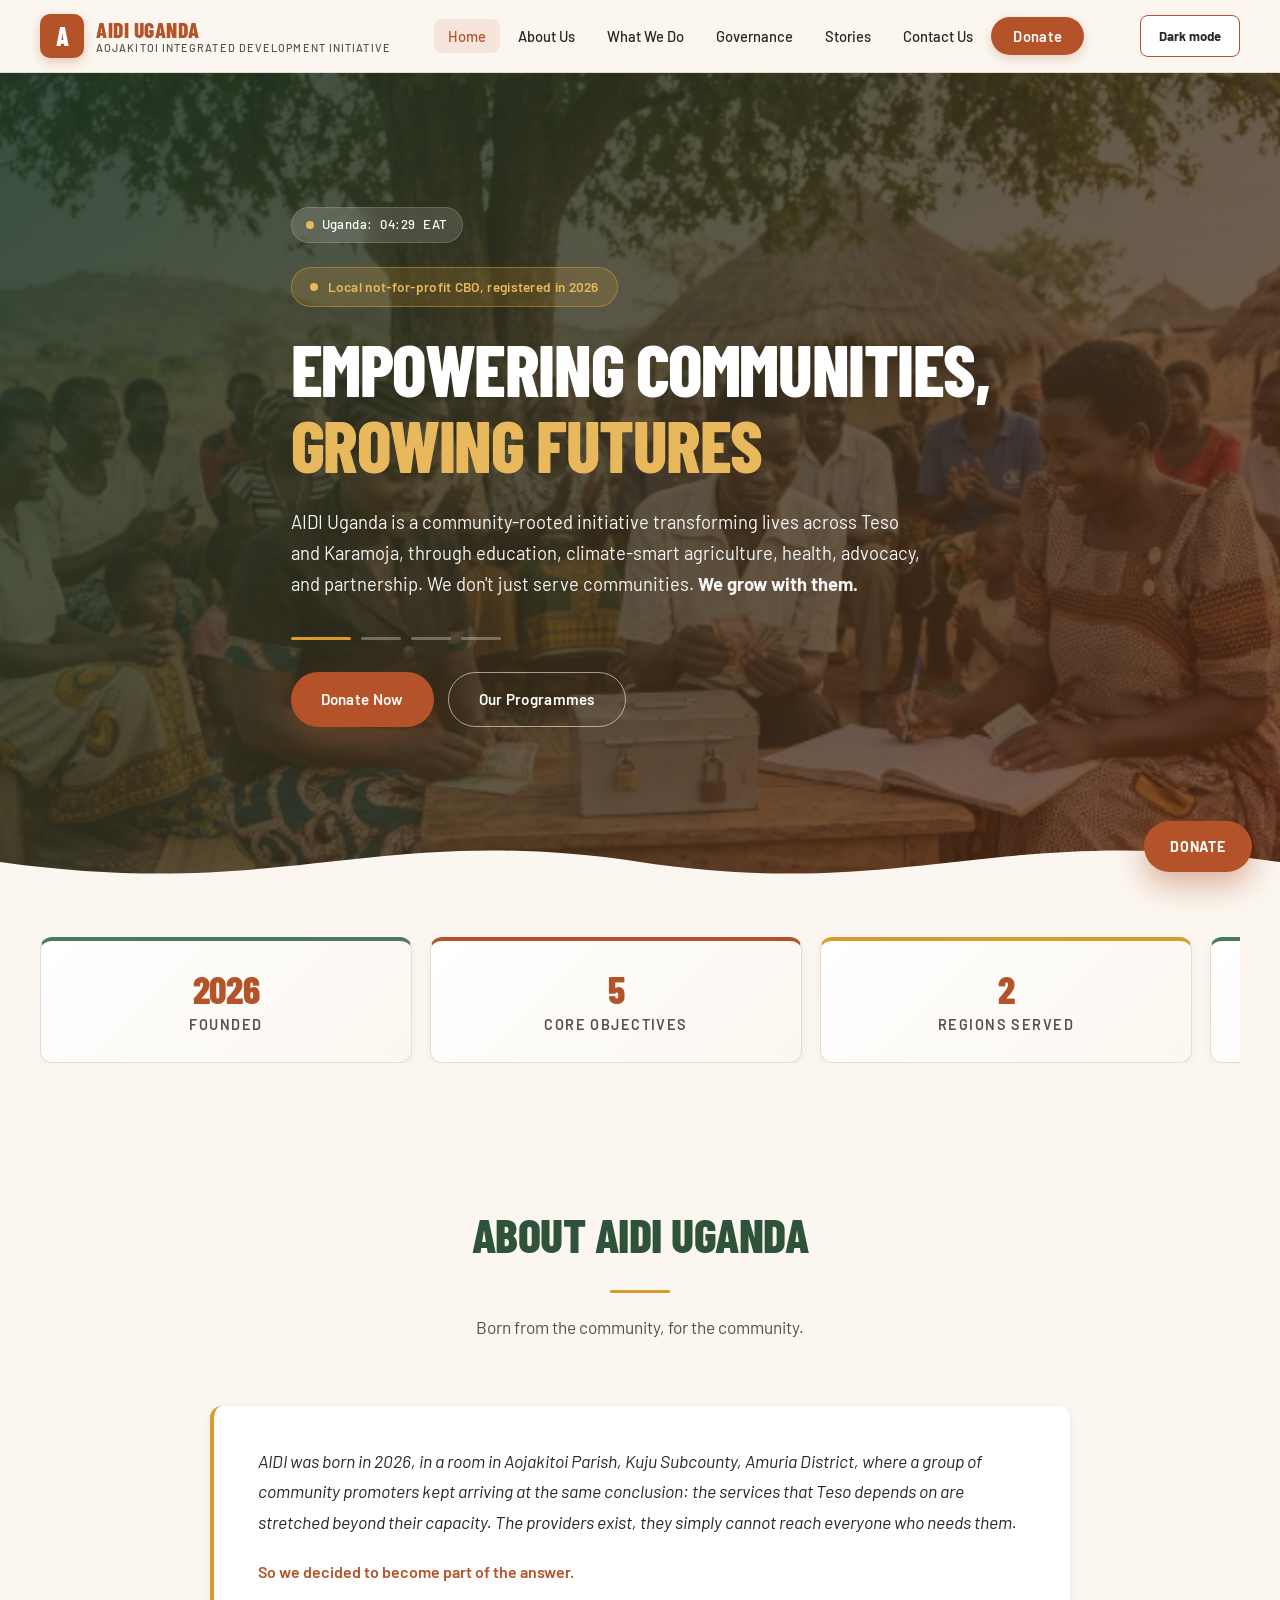
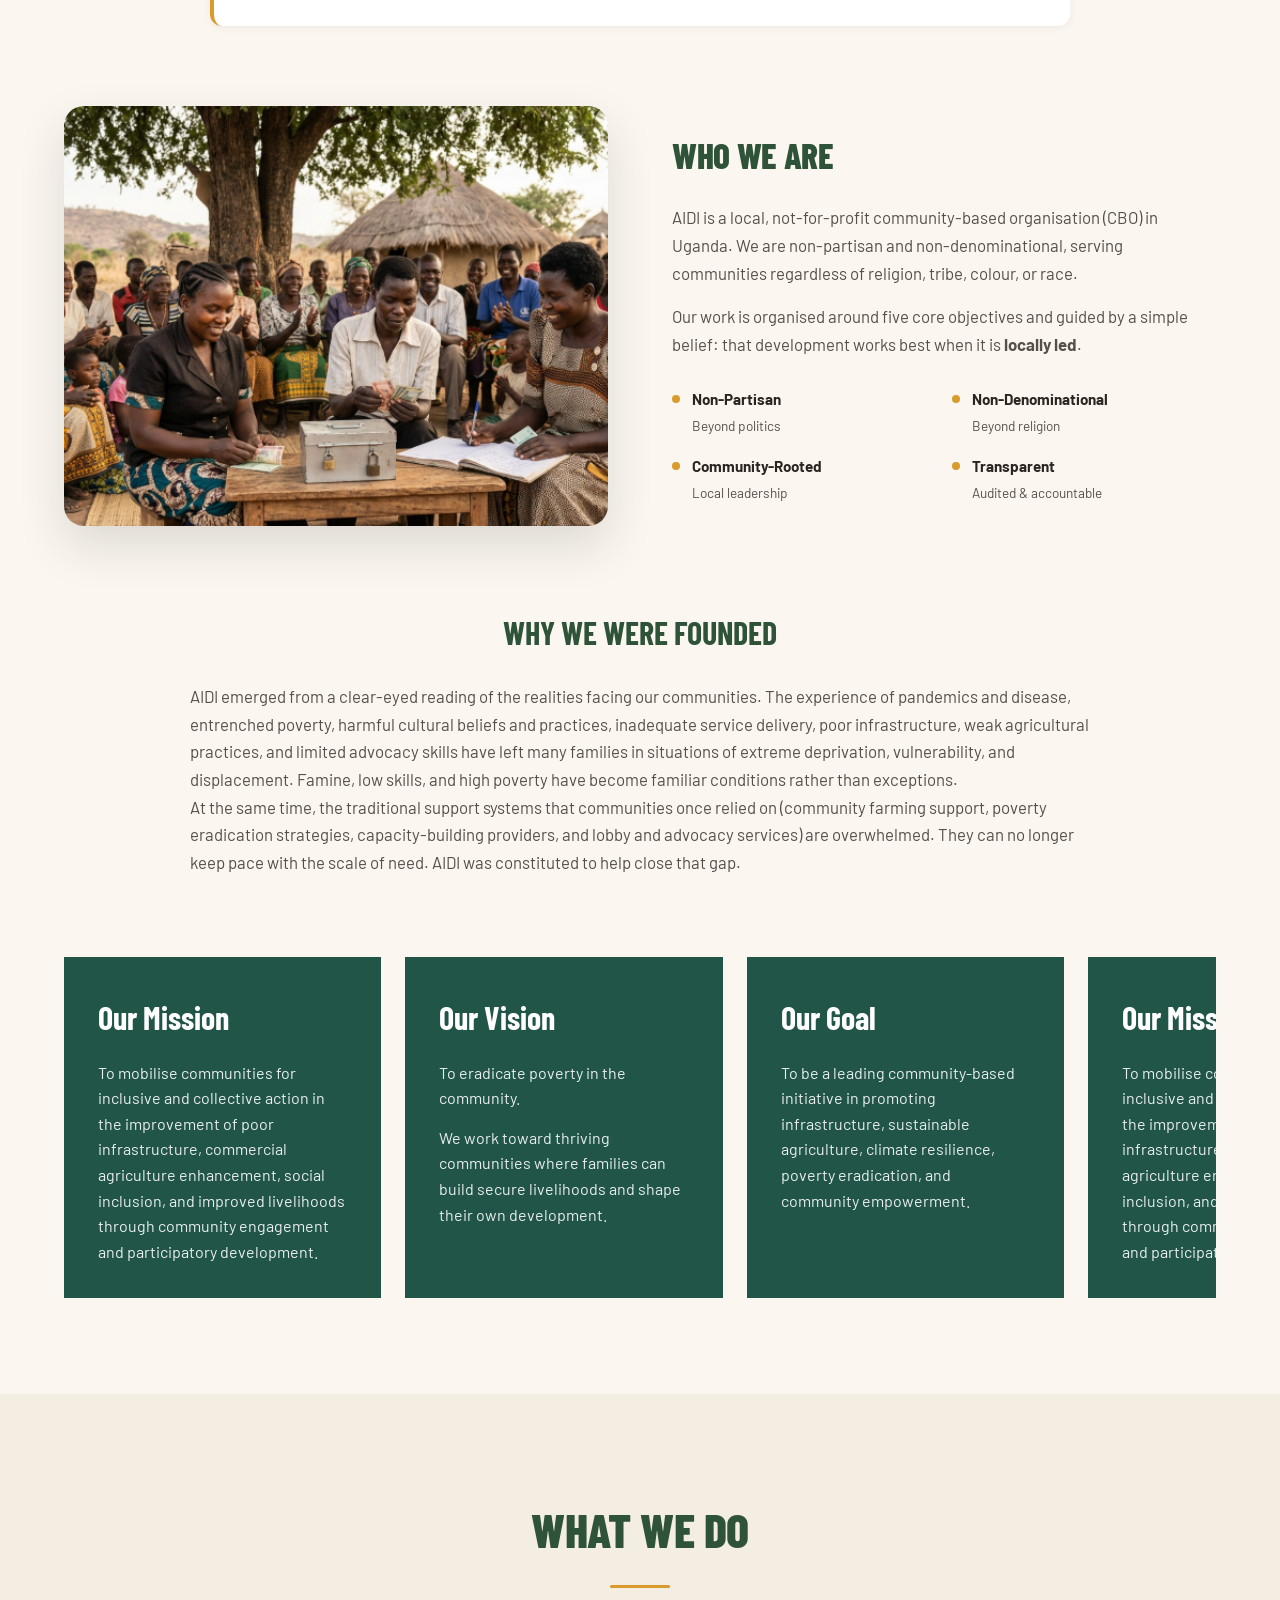
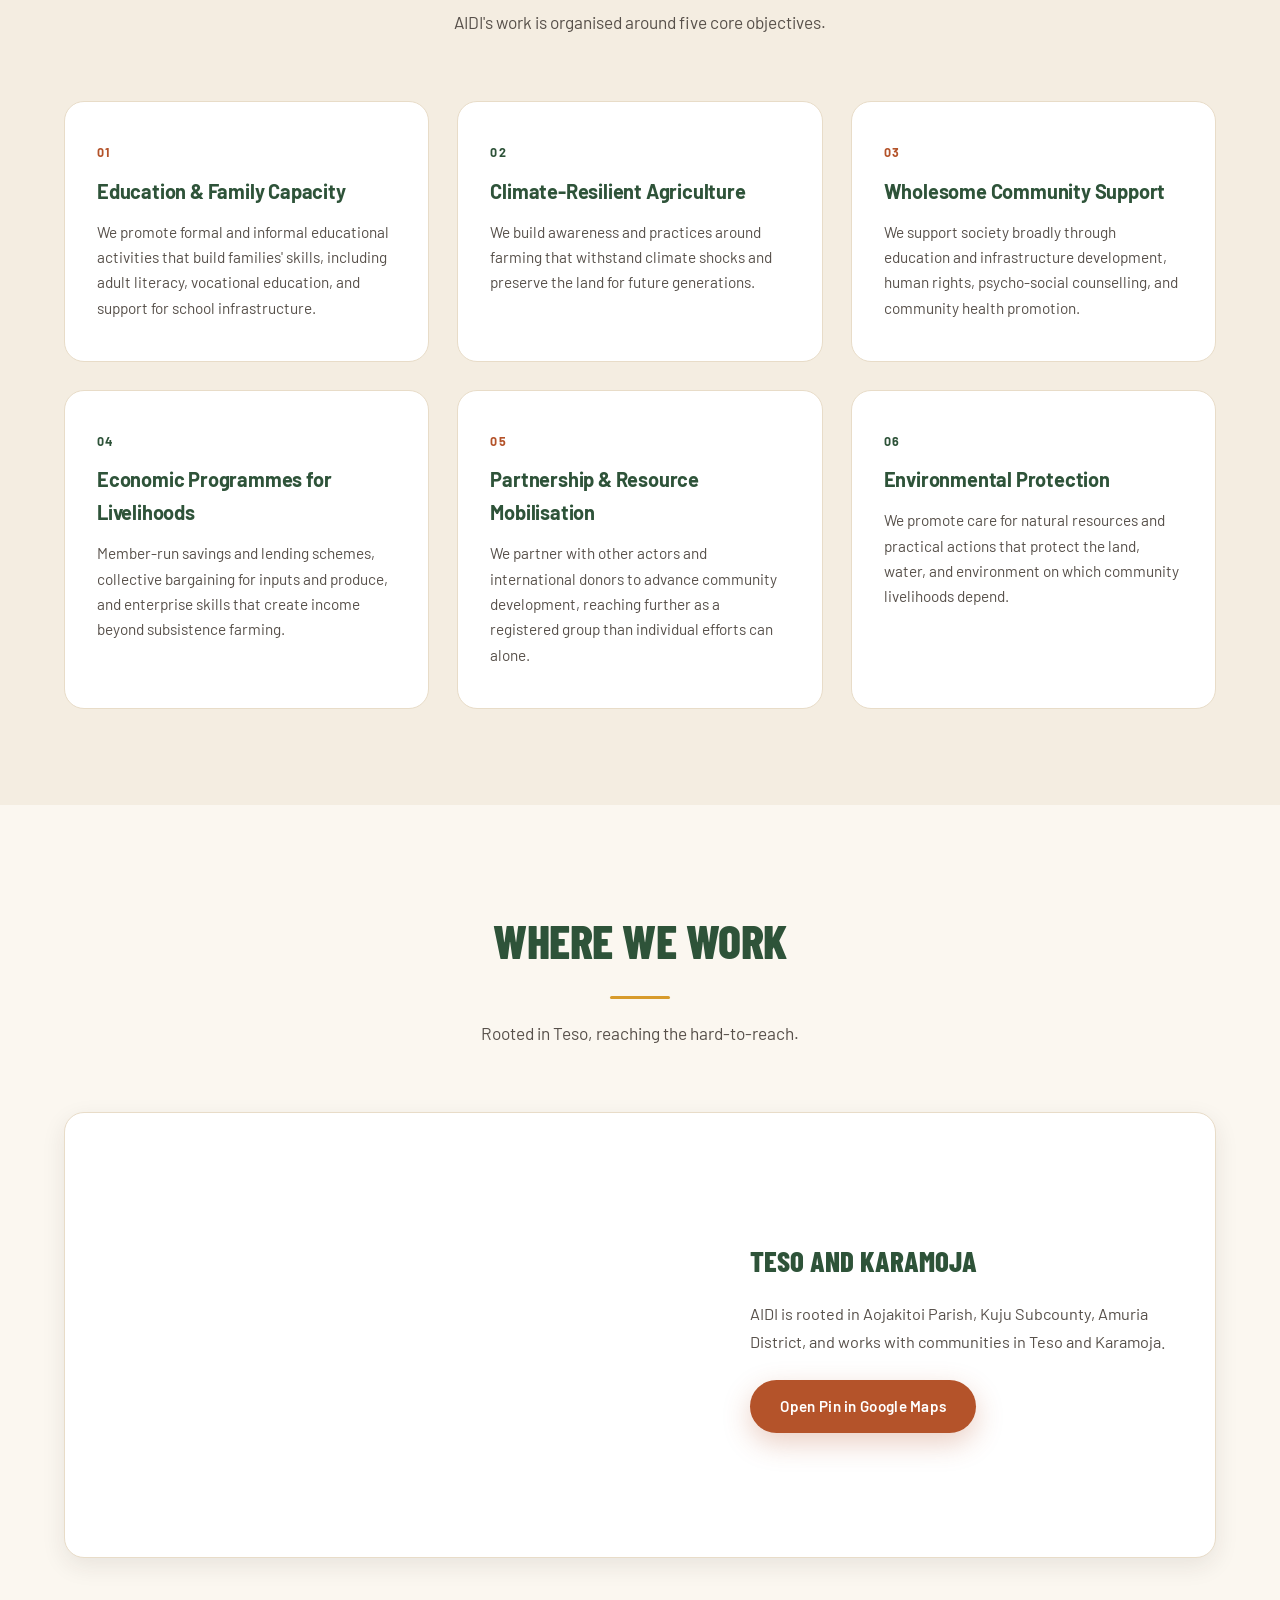
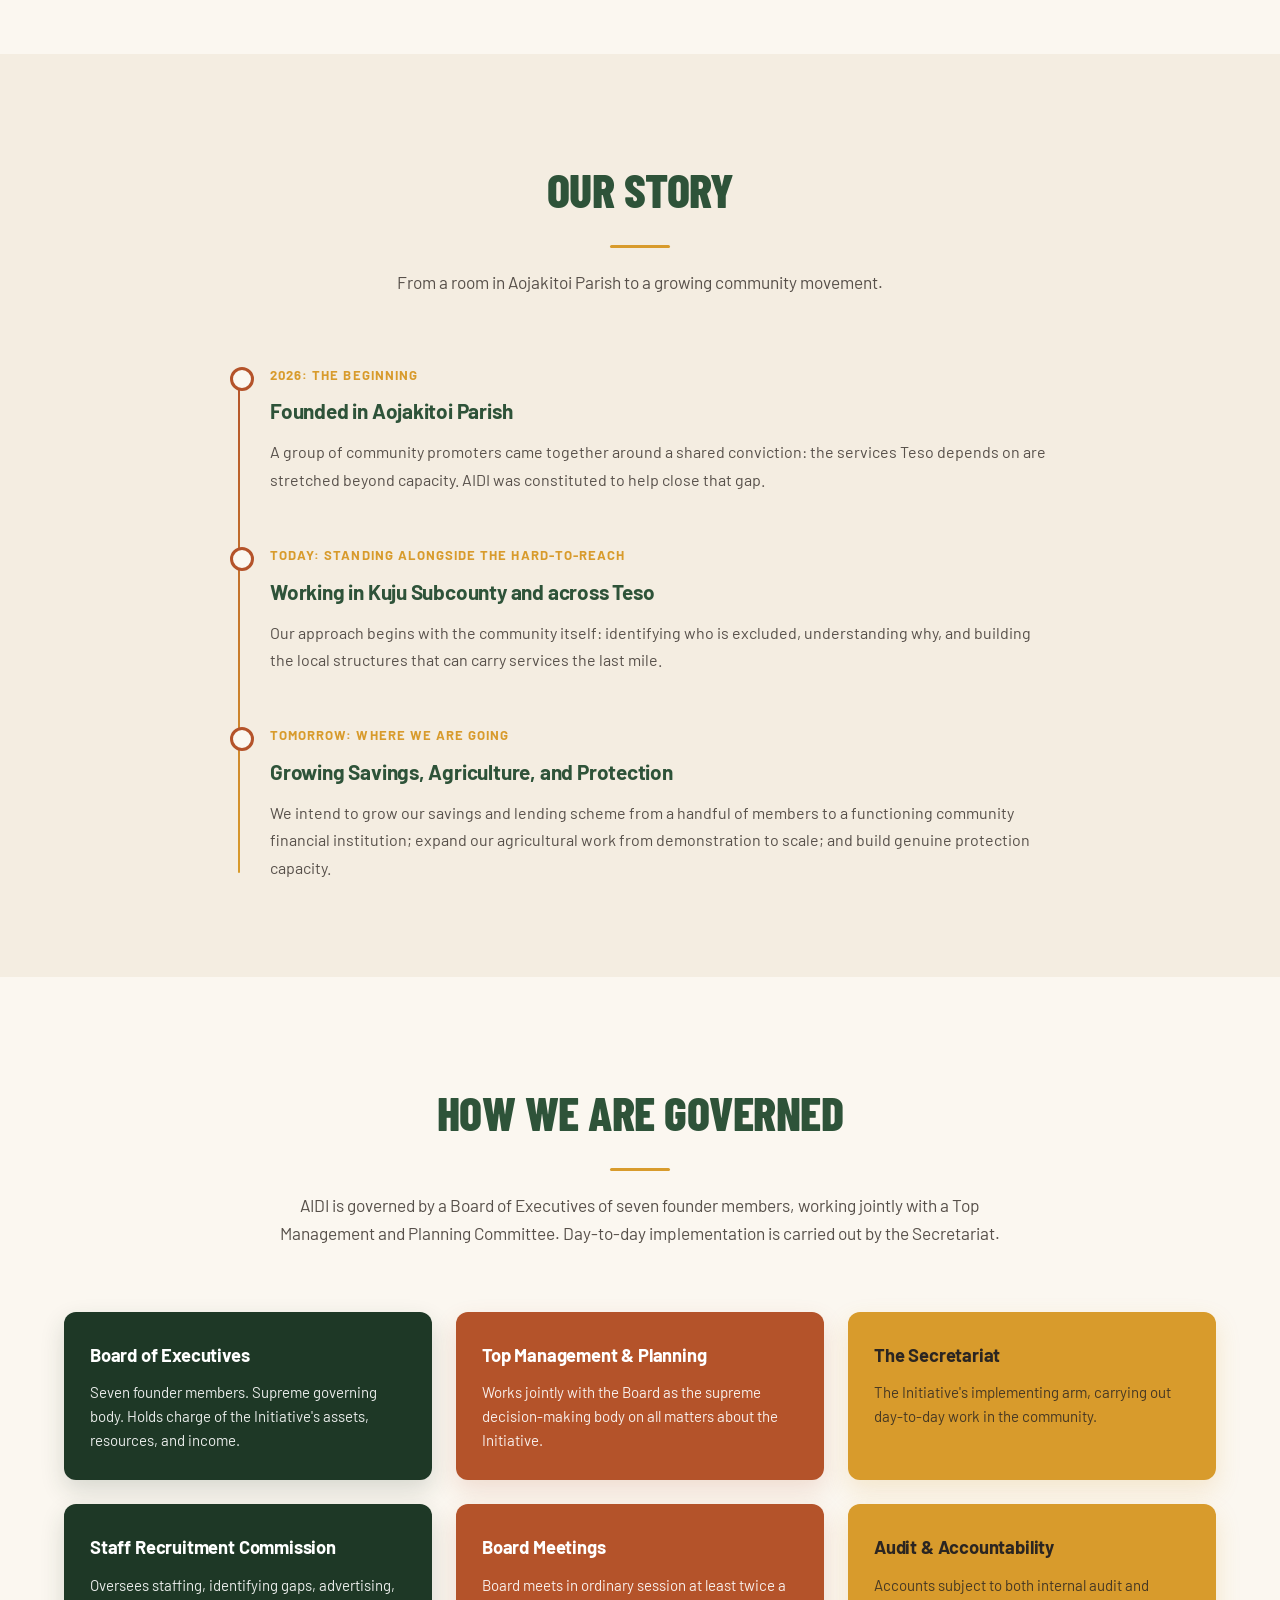
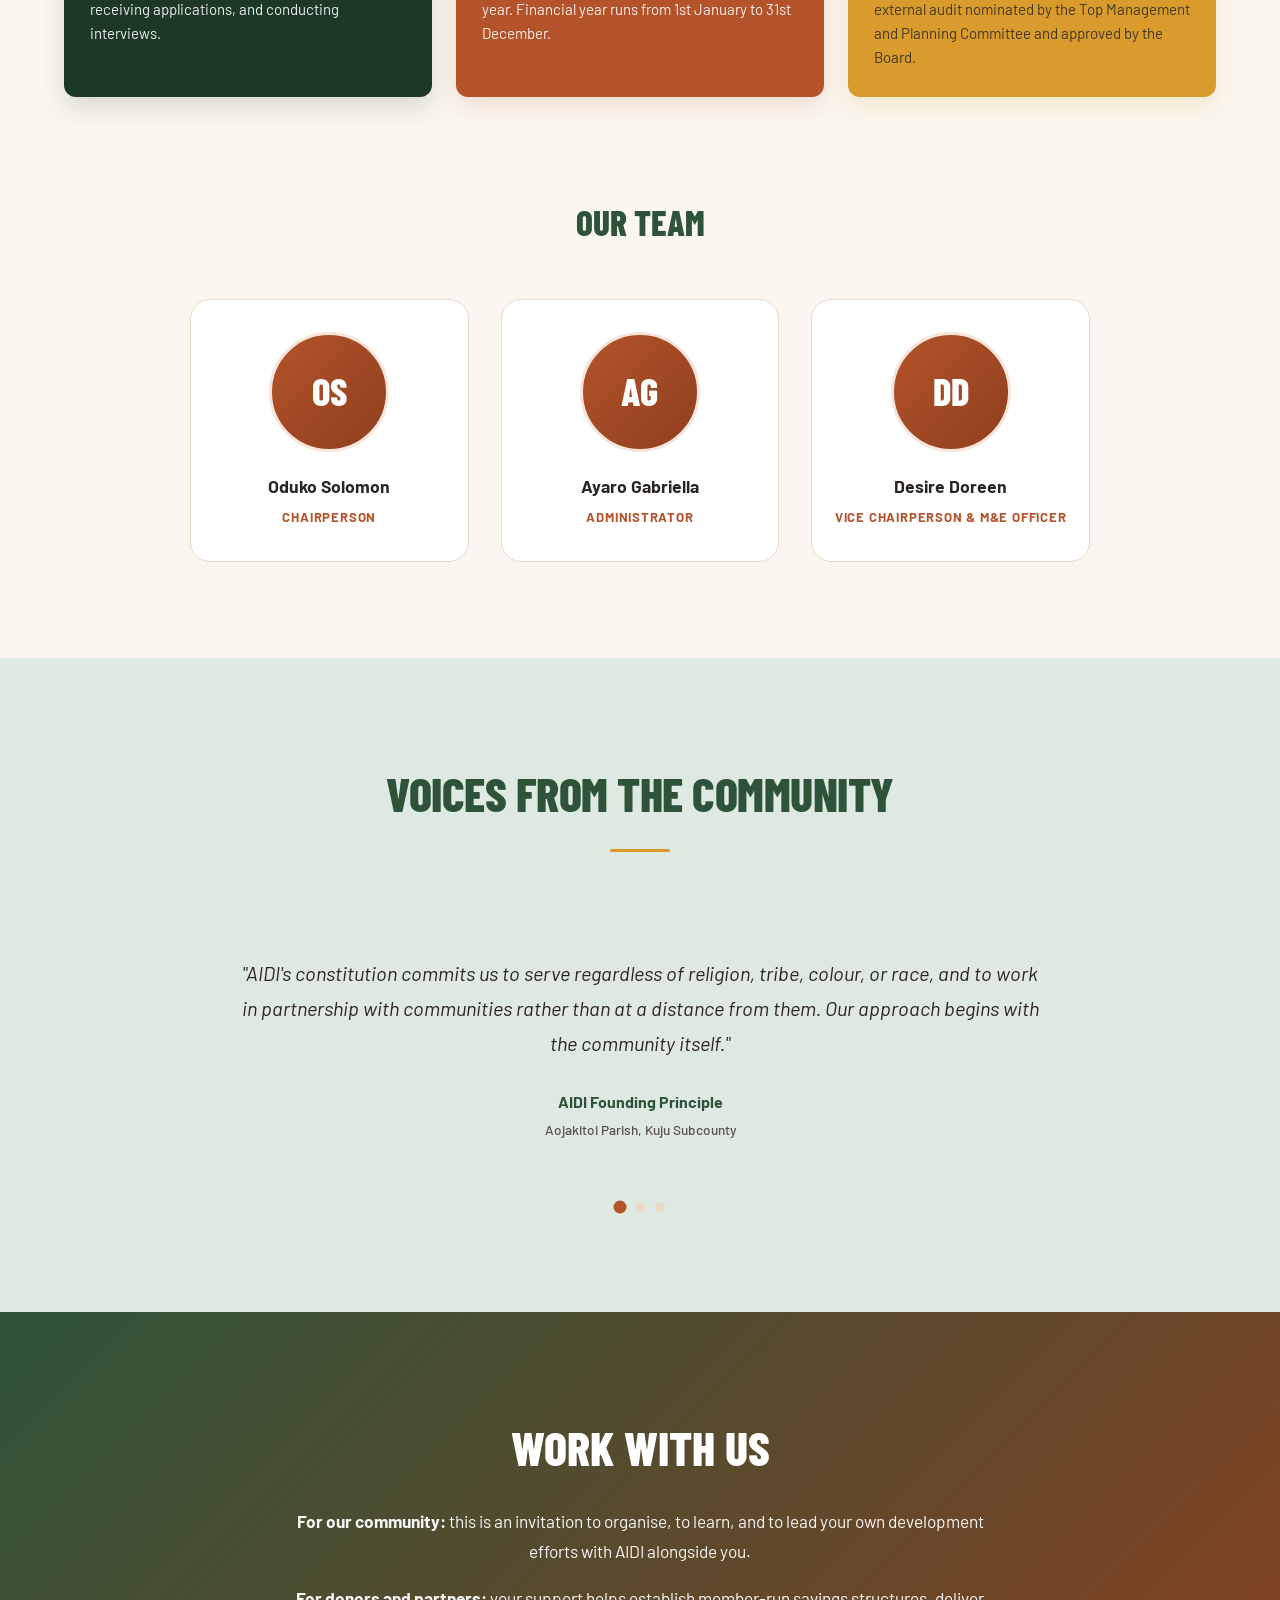
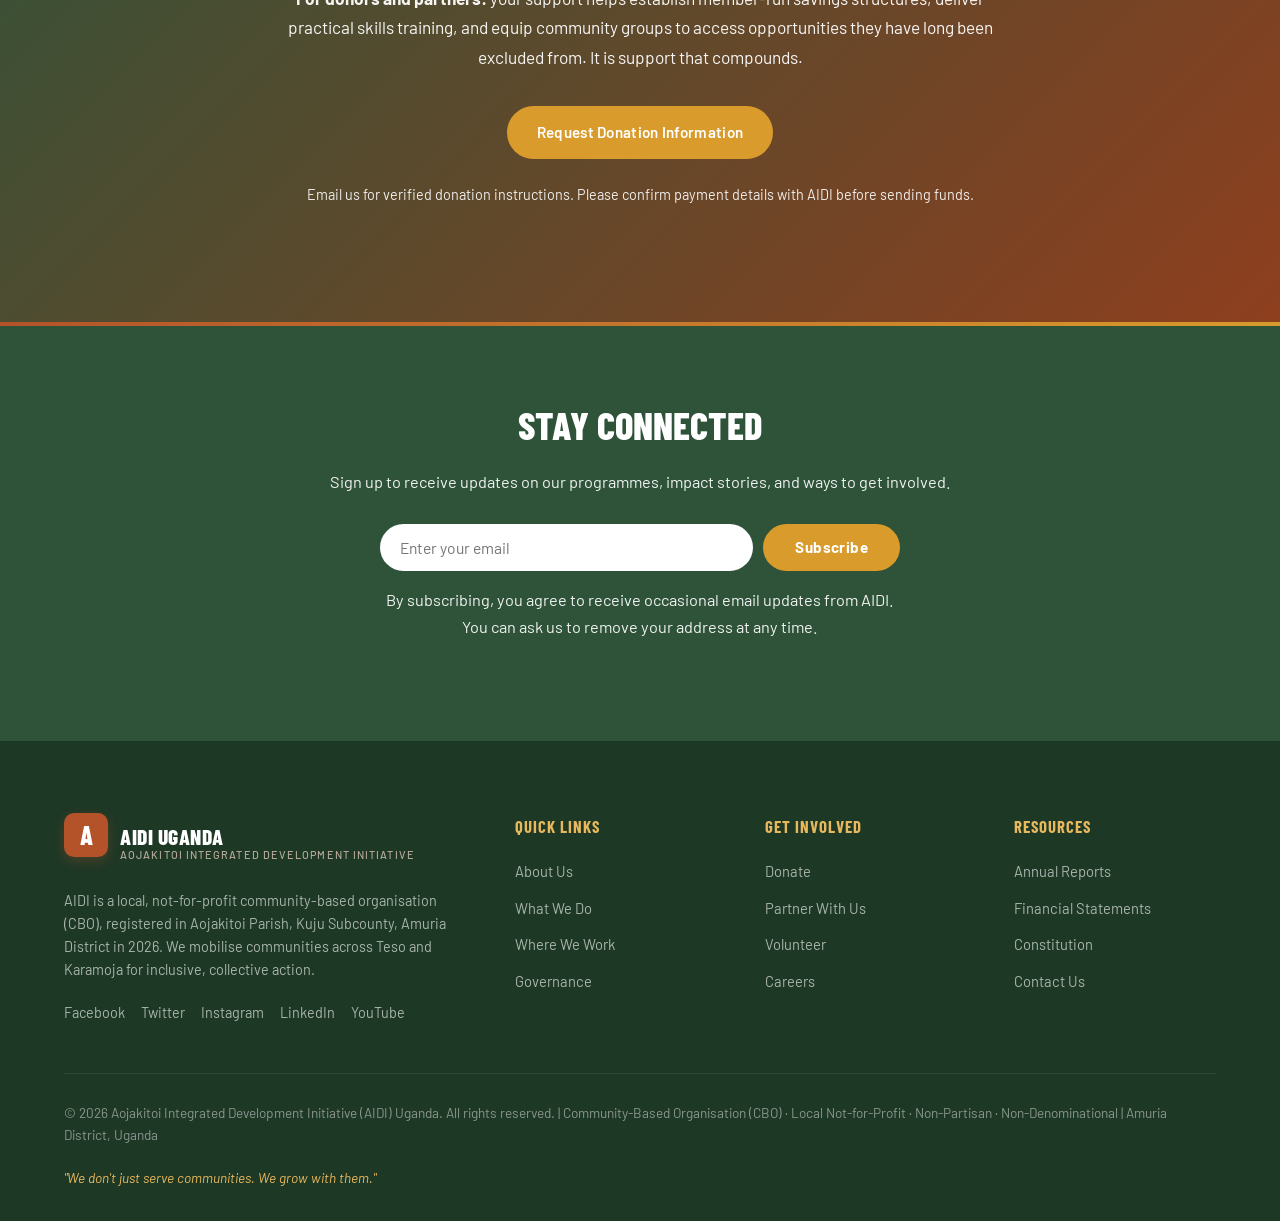
==== commit 0548da17: "Updates to programme photos" ====
--- a/option 2/index.html
+++ b/option 2/index.html
@@ -1026,7 +1026,7 @@
 
 <section class="hero">
   <div class="hero-slideshow" id="heroSlideshow">
-    <div class="hero-slide active" style="background-image:url('https://images.unsplash.com/photo-1594398901394-4e34939a4fd0?auto=format&fit=crop&w=1600&q=80');"></div>
+    <div class="hero-slide active" style="background-image:url('../assets/community-savings-group.png');"></div>
     <div class="hero-slide" style="background-image:url('https://images.unsplash.com/photo-1547471080-7cc2caa01a7e?auto=format&fit=crop&w=1600&q=80');"></div>
     <div class="hero-slide" style="background-image:url('https://images.unsplash.com/photo-1509099836639-18ba1795216d?auto=format&fit=crop&w=1600&q=80');"></div>
     <div class="hero-slide" style="background-image:url('https://images.unsplash.com/photo-1469571486292-0ba58a3f068b?auto=format&fit=crop&w=1600&q=80');"></div>
@@ -1124,7 +1124,7 @@
 
     <div class="about-grid">
       <div class="about-img fade-up">
-        <img src="https://images.unsplash.com/photo-1594398901394-4e34939a4fd0?auto=format&fit=crop&w=800&q=80" alt="AIDI community work in Uganda">
+        <img src="../assets/community-savings-group.png" alt="Community members taking part in a savings group meeting">
       </div>
       <div class="about-text fade-up">
         <h2>Who We Are</h2>
@@ -1389,7 +1389,7 @@
 
       <div class="about-grid">
         <div class="about-img fade-up">
-          <img src="https://images.unsplash.com/photo-1594398901394-4e34939a4fd0?auto=format&fit=crop&w=800&q=80" alt="AIDI community work in Uganda">
+          <img src="../assets/community-savings-group.png" alt="Community members taking part in a savings group meeting">
         </div>
         <div class="about-text fade-up">
           <h2>Who We Are</h2>
